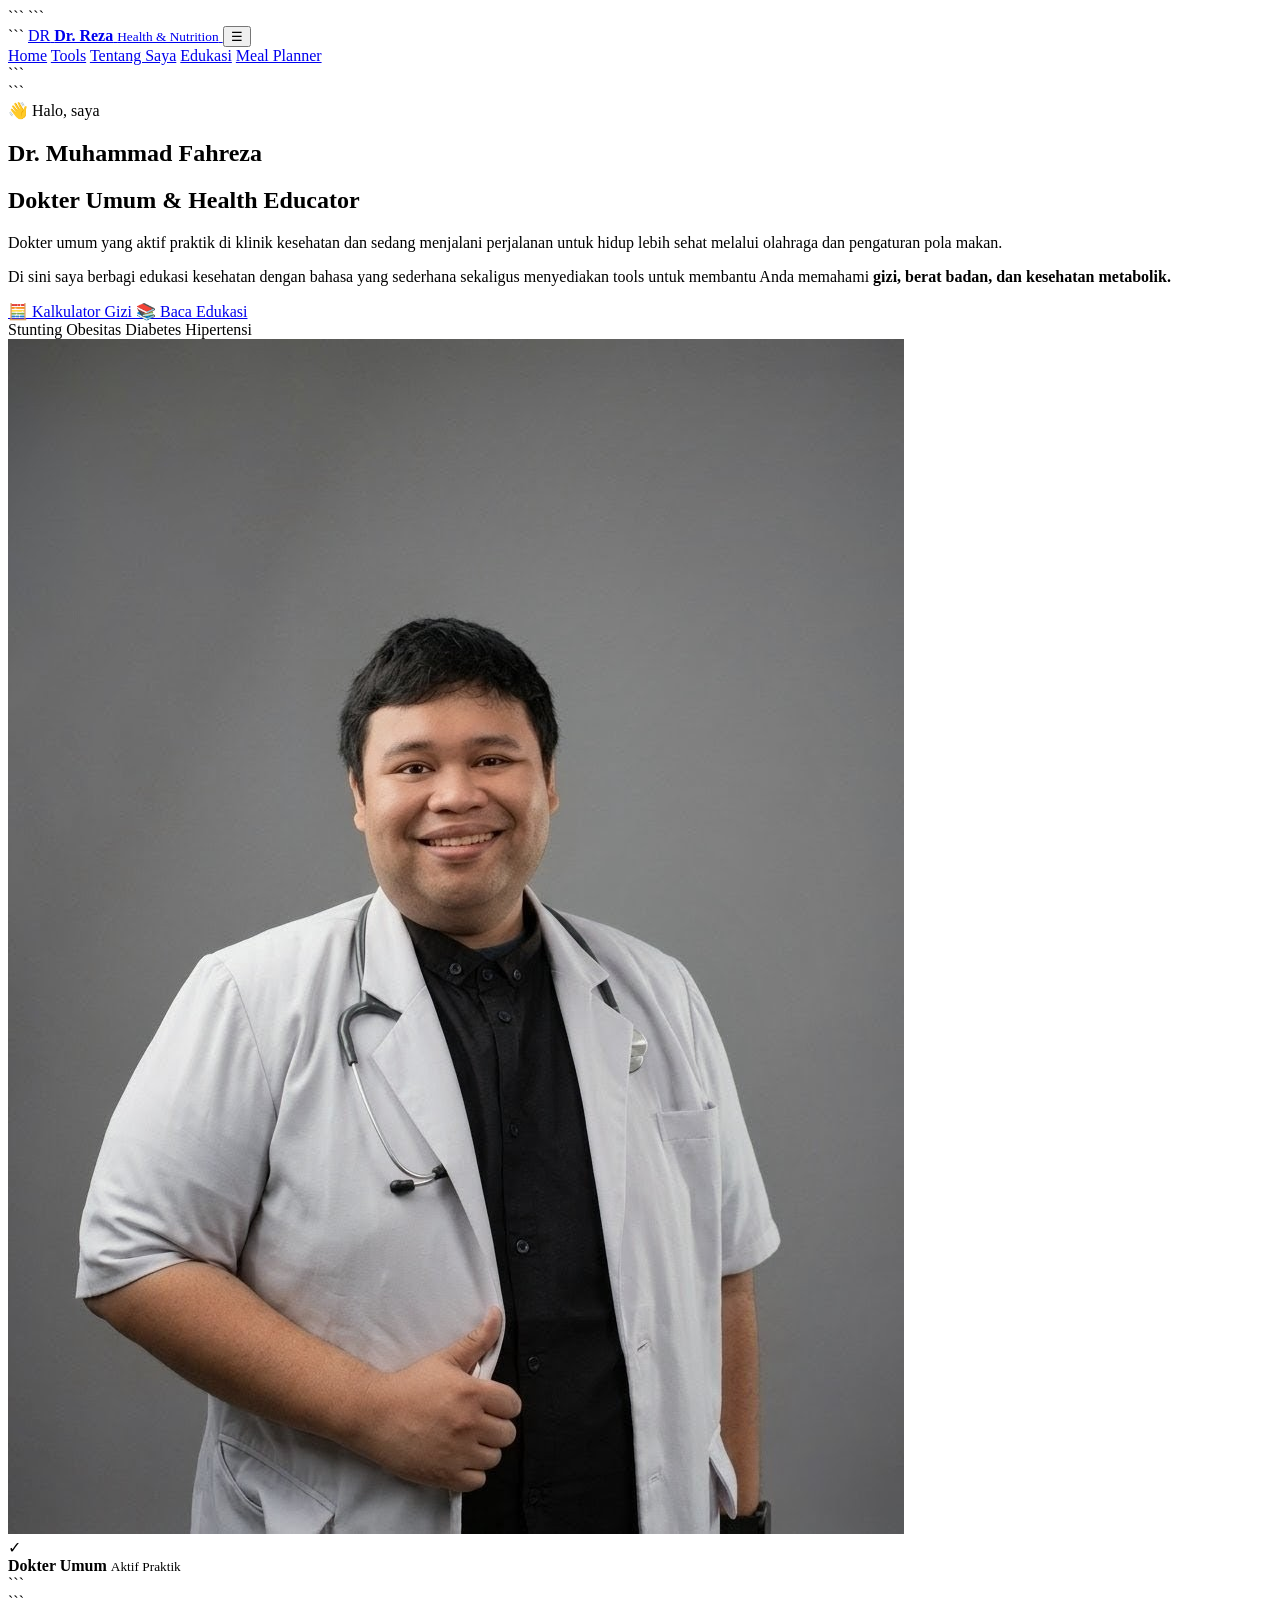
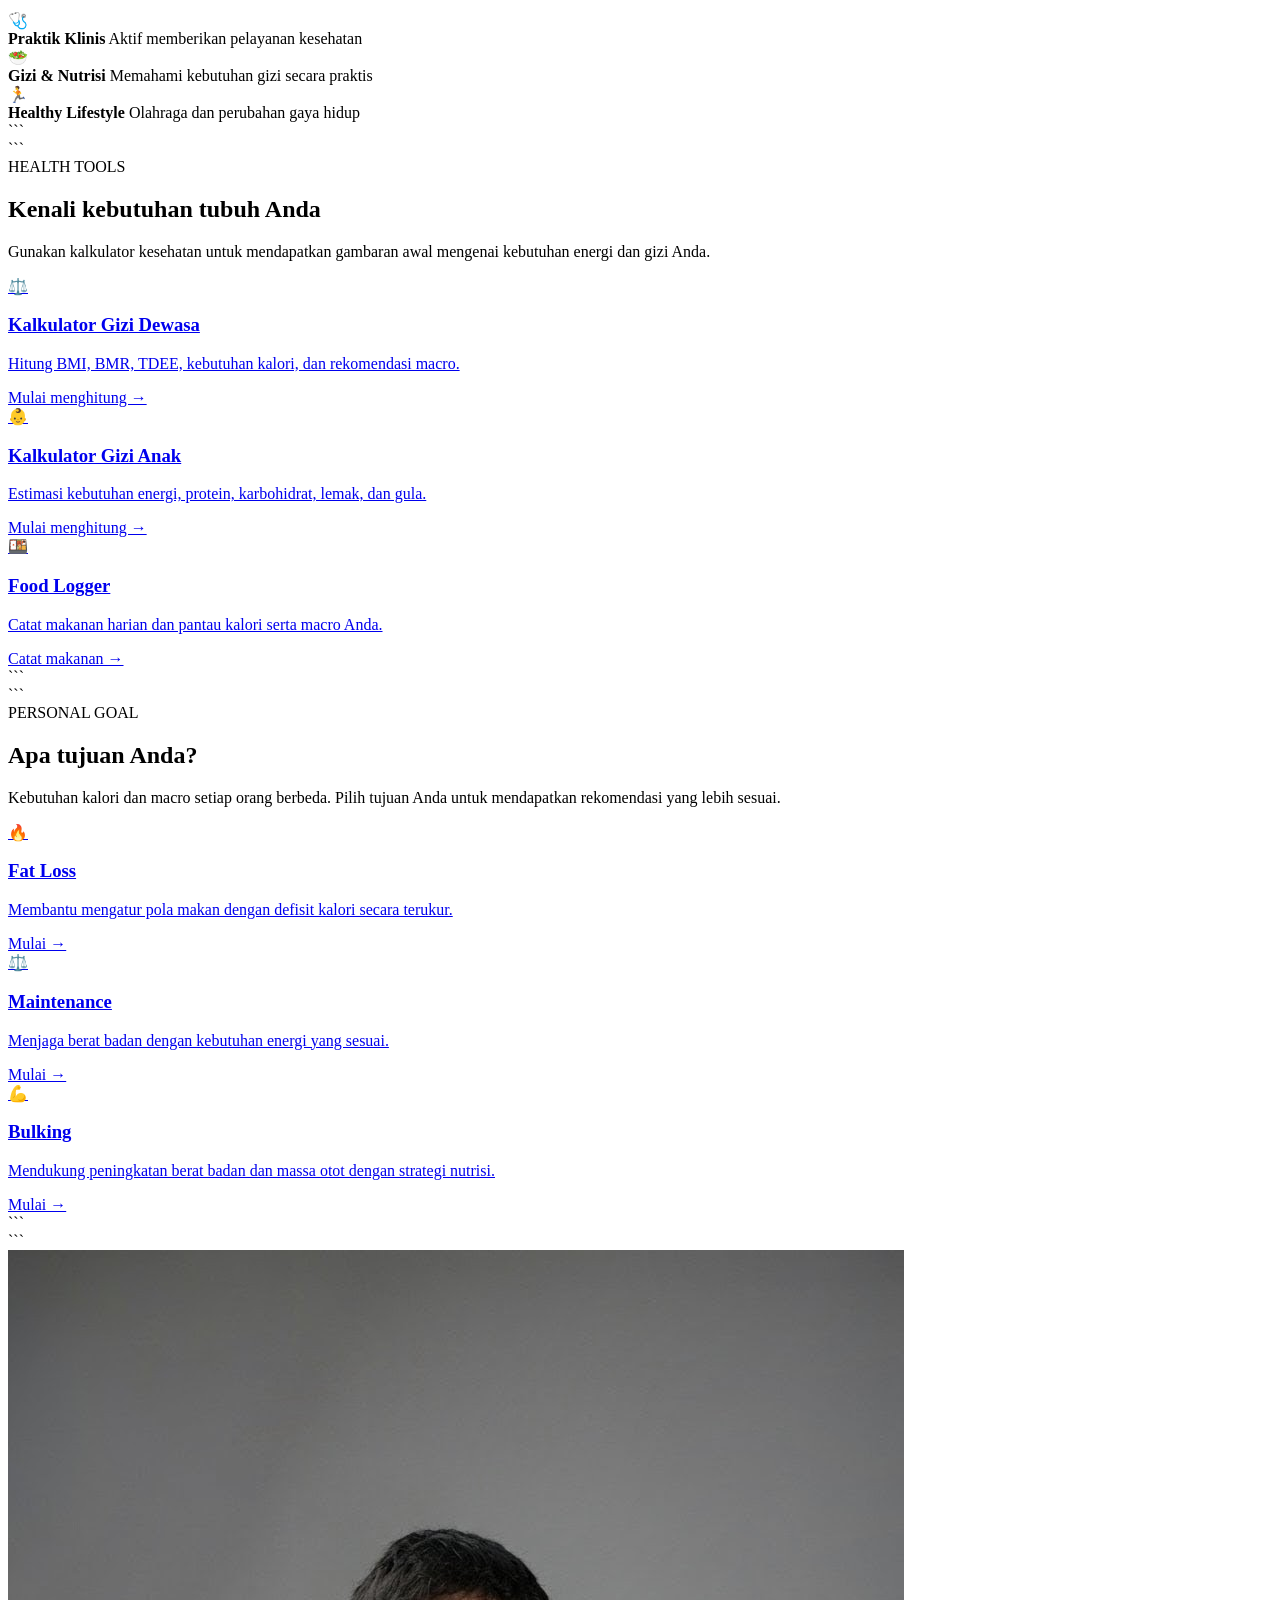
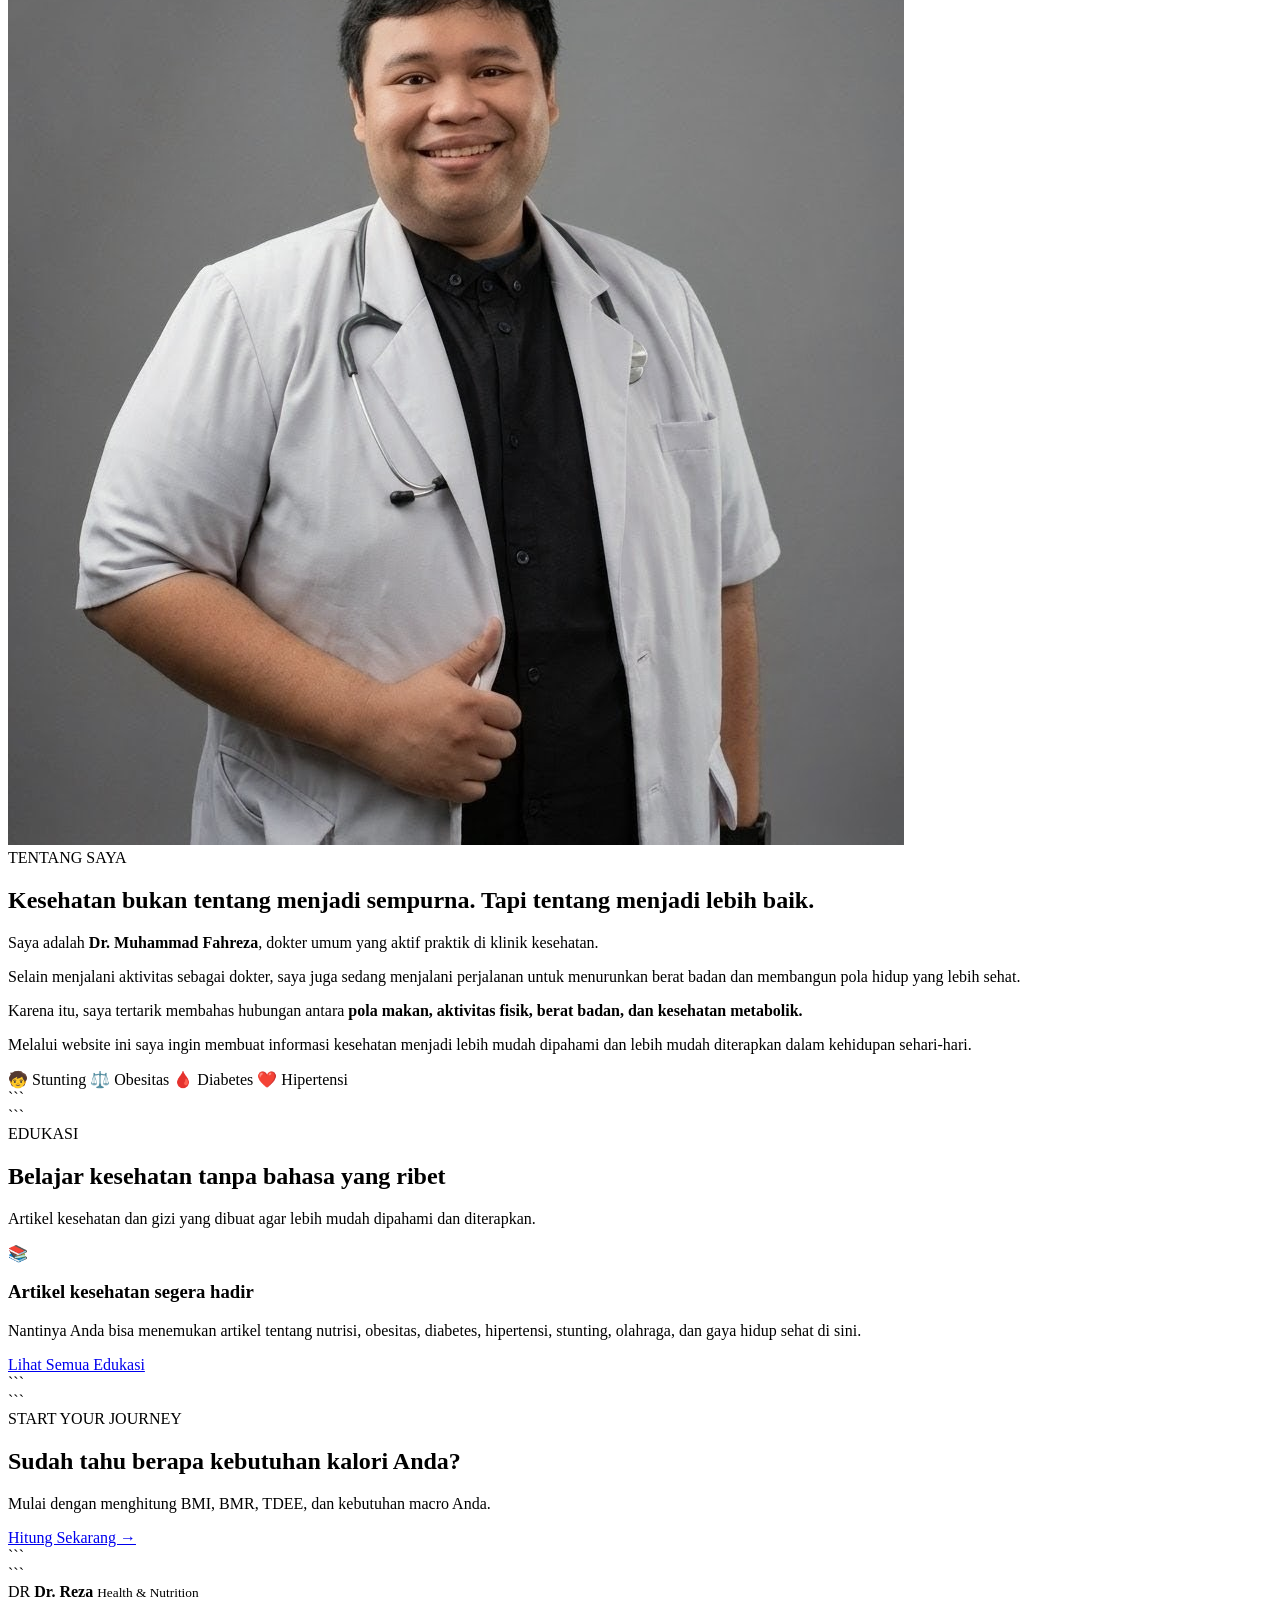
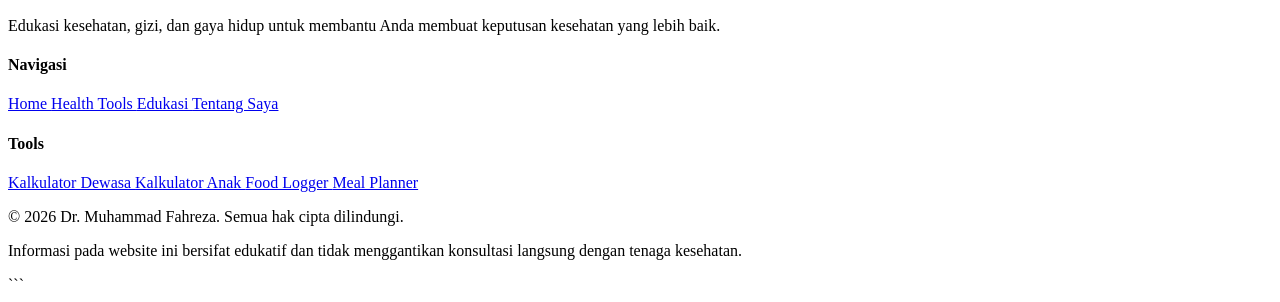
==== index.html @ 305b5b00 "Add index.html for Dr. Muhammad Fahreza's website This commit adds a new HTML file for the website o" ====
<!DOCTYPE html>

<html lang="id">
<head>
    <meta charset="UTF-8">

```
<meta name="viewport" content="width=device-width, initial-scale=1.0">

<meta name="description"
    content="Dr. Muhammad Fahreza - Dokter Umum yang berbagi edukasi kesehatan, gizi, olahraga, obesitas, diabetes, hipertensi, dan pencegahan stunting.">

<meta name="author" content="Dr. Muhammad Fahreza">

<title>Dr. Muhammad Fahreza | Dokter Umum & Edukasi Kesehatan</title>

<link rel="stylesheet" href="css/style.css">

<link rel="preconnect" href="https://fonts.googleapis.com">
<link rel="preconnect" href="https://fonts.gstatic.com" crossorigin>

<link href="https://fonts.googleapis.com/css2?family=Inter:wght@400;500;600;700;800&family=Manrope:wght@600;700;800&display=swap" rel="stylesheet">
```

</head>

<body>

<!-- ================= NAVBAR ================= -->

<header class="navbar">
    <div class="container nav-container">

```
    <a href="index.html" class="logo">
        <span class="logo-icon">DR</span>
        <span class="logo-text">
            <strong>Dr. Reza</strong>
            <small>Health & Nutrition</small>
        </span>
    </a>

    <button class="menu-toggle" id="menuToggle" aria-label="Buka menu">
        ☰
    </button>

    <nav class="nav-menu" id="navMenu">

        <a href="index.html" class="active">Home</a>

        <a href="#tools">Tools</a>

        <a href="#about">Tentang Saya</a>

        <a href="#education">Edukasi</a>

        <a href="#meal-plan">Meal Planner</a>

    </nav>

</div>
```

</header>

<!-- ================= HERO ================= -->

<main>

<section class="hero">

```
<div class="container hero-container">

    <div class="hero-content">

        <span class="eyebrow">
            👋 Halo, saya
        </span>

        <h1>
            Dr. Muhammad
            <span>Fahreza</span>
        </h1>

        <h2>
            Dokter Umum & Health Educator
        </h2>

        <p>
            Dokter umum yang aktif praktik di klinik kesehatan
            dan sedang menjalani perjalanan untuk hidup lebih sehat
            melalui olahraga dan pengaturan pola makan.
        </p>

        <p>
            Di sini saya berbagi edukasi kesehatan dengan bahasa
            yang sederhana sekaligus menyediakan tools untuk
            membantu Anda memahami <strong>gizi, berat badan,
            dan kesehatan metabolik.</strong>
        </p>

        <div class="hero-buttons">

            <a href="#tools" class="btn btn-primary">
                🧮 Kalkulator Gizi
            </a>

            <a href="#education" class="btn btn-secondary">
                📚 Baca Edukasi
            </a>

        </div>

        <div class="focus-tags">

            <span>Stunting</span>
            <span>Obesitas</span>
            <span>Diabetes</span>
            <span>Hipertensi</span>

        </div>

    </div>


    <div class="hero-image-wrapper">

        <div class="hero-decoration decoration-one"></div>
        <div class="hero-decoration decoration-two"></div>

        <div class="hero-image">

            <img
                src="images/foto-dr-reza.jpg"
                alt="Dr. Muhammad Fahreza"
            >

        </div>

        <div class="doctor-badge">

            <div class="badge-icon">
                ✓
            </div>

            <div>
                <strong>Dokter Umum</strong>
                <small>Aktif Praktik</small>
            </div>

        </div>

    </div>

</div>
```

</section>

<!-- ================= INTRO STATS ================= -->

<section class="quick-info">

```
<div class="container quick-info-grid">

    <div class="info-card">

        <div class="info-icon">🩺</div>

        <div>
            <strong>Praktik Klinis</strong>
            <span>Aktif memberikan pelayanan kesehatan</span>
        </div>

    </div>


    <div class="info-card">

        <div class="info-icon">🥗</div>

        <div>
            <strong>Gizi & Nutrisi</strong>
            <span>Memahami kebutuhan gizi secara praktis</span>
        </div>

    </div>


    <div class="info-card">

        <div class="info-icon">🏃</div>

        <div>
            <strong>Healthy Lifestyle</strong>
            <span>Olahraga dan perubahan gaya hidup</span>
        </div>

    </div>

</div>
```

</section>

<!-- ================= TOOLS ================= -->

<section class="tools-section section" id="tools">

```
<div class="container">

    <div class="section-heading">

        <span class="section-label">
            HEALTH TOOLS
        </span>

        <h2>
            Kenali kebutuhan tubuh Anda
        </h2>

        <p>
            Gunakan kalkulator kesehatan untuk mendapatkan
            gambaran awal mengenai kebutuhan energi dan gizi Anda.
        </p>

    </div>


    <div class="tools-grid">

        <a href="kalkulator-dewasa.html" class="tool-card">

            <div class="tool-icon">
                ⚖️
            </div>

            <div>

                <h3>
                    Kalkulator Gizi Dewasa
                </h3>

                <p>
                    Hitung BMI, BMR, TDEE, kebutuhan kalori,
                    dan rekomendasi macro.
                </p>

                <span class="tool-link">
                    Mulai menghitung →
                </span>

            </div>

        </a>


        <a href="kalkulator-anak.html" class="tool-card">

            <div class="tool-icon">
                👶
            </div>

            <div>

                <h3>
                    Kalkulator Gizi Anak
                </h3>

                <p>
                    Estimasi kebutuhan energi, protein,
                    karbohidrat, lemak, dan gula.
                </p>

                <span class="tool-link">
                    Mulai menghitung →
                </span>

            </div>

        </a>


        <a href="food-logger.html" class="tool-card">

            <div class="tool-icon">
                🍱
            </div>

            <div>

                <h3>
                    Food Logger
                </h3>

                <p>
                    Catat makanan harian dan pantau
                    kalori serta macro Anda.
                </p>

                <span class="tool-link">
                    Catat makanan →
                </span>

            </div>

        </a>

    </div>

</div>
```

</section>

<!-- ================= GOAL ================= -->

<section class="goal-section section" id="meal-plan">

```
<div class="container">

    <div class="section-heading">

        <span class="section-label">
            PERSONAL GOAL
        </span>

        <h2>
            Apa tujuan Anda?
        </h2>

        <p>
            Kebutuhan kalori dan macro setiap orang berbeda.
            Pilih tujuan Anda untuk mendapatkan rekomendasi yang lebih sesuai.
        </p>

    </div>


    <div class="goal-grid">

        <a href="meal-plan.html?goal=fatloss" class="goal-card">

            <div class="goal-icon">
                🔥
            </div>

            <h3>
                Fat Loss
            </h3>

            <p>
                Membantu mengatur pola makan dengan
                defisit kalori secara terukur.
            </p>

            <span>
                Mulai →
            </span>

        </a>


        <a href="meal-plan.html?goal=maintenance" class="goal-card">

            <div class="goal-icon">
                ⚖️
            </div>

            <h3>
                Maintenance
            </h3>

            <p>
                Menjaga berat badan dengan kebutuhan
                energi yang sesuai.
            </p>

            <span>
                Mulai →
            </span>

        </a>


        <a href="meal-plan.html?goal=bulking" class="goal-card">

            <div class="goal-icon">
                💪
            </div>

            <h3>
                Bulking
            </h3>

            <p>
                Mendukung peningkatan berat badan dan
                massa otot dengan strategi nutrisi.
            </p>

            <span>
                Mulai →
            </span>

        </a>

    </div>

</div>
```

</section>

<!-- ================= ABOUT ================= -->

<section class="about-section section" id="about">

```
<div class="container about-container">

    <div class="about-image">

        <img
            src="images/foto-dr-reza.jpg"
            alt="Dr. Muhammad Fahreza"
        >

    </div>


    <div class="about-content">

        <span class="section-label">
            TENTANG SAYA
        </span>

        <h2>
            Kesehatan bukan tentang menjadi sempurna.
            Tapi tentang menjadi lebih baik.
        </h2>

        <p>
            Saya adalah <strong>Dr. Muhammad Fahreza</strong>,
            dokter umum yang aktif praktik di klinik kesehatan.
        </p>

        <p>
            Selain menjalani aktivitas sebagai dokter, saya juga
            sedang menjalani perjalanan untuk menurunkan berat badan
            dan membangun pola hidup yang lebih sehat.
        </p>

        <p>
            Karena itu, saya tertarik membahas hubungan antara
            <strong>pola makan, aktivitas fisik, berat badan,
            dan kesehatan metabolik.</strong>
        </p>

        <p>
            Melalui website ini saya ingin membuat informasi kesehatan
            menjadi lebih mudah dipahami dan lebih mudah diterapkan
            dalam kehidupan sehari-hari.
        </p>

        <div class="about-focus">

            <span>🧒 Stunting</span>
            <span>⚖️ Obesitas</span>
            <span>🩸 Diabetes</span>
            <span>❤️ Hipertensi</span>

        </div>

    </div>

</div>
```

</section>

<!-- ================= EDUCATION ================= -->

<section class="education-section section" id="education">

```
<div class="container">

    <div class="section-heading">

        <span class="section-label">
            EDUKASI
        </span>

        <h2>
            Belajar kesehatan tanpa bahasa yang ribet
        </h2>

        <p>
            Artikel kesehatan dan gizi yang dibuat agar
            lebih mudah dipahami dan diterapkan.
        </p>

    </div>


    <div class="article-placeholder">

        <div class="placeholder-icon">
            📚
        </div>

        <h3>
            Artikel kesehatan segera hadir
        </h3>

        <p>
            Nantinya Anda bisa menemukan artikel tentang
            nutrisi, obesitas, diabetes, hipertensi,
            stunting, olahraga, dan gaya hidup sehat di sini.
        </p>

        <a href="artikel.html" class="btn btn-secondary">
            Lihat Semua Edukasi
        </a>

    </div>

</div>
```

</section>

<!-- ================= CTA ================= -->

<section class="cta-section">

```
<div class="container cta-container">

    <div>

        <span class="section-label">
            START YOUR JOURNEY
        </span>

        <h2>
            Sudah tahu berapa kebutuhan kalori Anda?
        </h2>

        <p>
            Mulai dengan menghitung BMI, BMR, TDEE,
            dan kebutuhan macro Anda.
        </p>

    </div>

    <a href="kalkulator-dewasa.html" class="btn btn-light">
        Hitung Sekarang →
    </a>

</div>
```

</section>

</main>

<!-- ================= FOOTER ================= -->

<footer class="footer">

```
<div class="container footer-container">

    <div class="footer-brand">

        <div class="logo footer-logo">

            <span class="logo-icon">
                DR
            </span>

            <span class="logo-text">

                <strong>
                    Dr. Reza
                </strong>

                <small>
                    Health & Nutrition
                </small>

            </span>

        </div>

        <p>
            Edukasi kesehatan, gizi, dan gaya hidup
            untuk membantu Anda membuat keputusan
            kesehatan yang lebih baik.
        </p>

    </div>


    <div class="footer-links">

        <h4>
            Navigasi
        </h4>

        <a href="index.html">
            Home
        </a>

        <a href="#tools">
            Health Tools
        </a>

        <a href="#education">
            Edukasi
        </a>

        <a href="#about">
            Tentang Saya
        </a>

    </div>


    <div class="footer-links">

        <h4>
            Tools
        </h4>

        <a href="kalkulator-dewasa.html">
            Kalkulator Dewasa
        </a>

        <a href="kalkulator-anak.html">
            Kalkulator Anak
        </a>

        <a href="food-logger.html">
            Food Logger
        </a>

        <a href="meal-plan.html">
            Meal Planner
        </a>

    </div>

</div>


<div class="footer-bottom">

    <div class="container">

        <p>
            © 2026 Dr. Muhammad Fahreza.
            Semua hak cipta dilindungi.
        </p>

        <p class="disclaimer">
            Informasi pada website ini bersifat edukatif
            dan tidak menggantikan konsultasi langsung
            dengan tenaga kesehatan.
        </p>

    </div>

</div>
```

</footer>

<script src="js/script.js"></script>

</body>
</html>
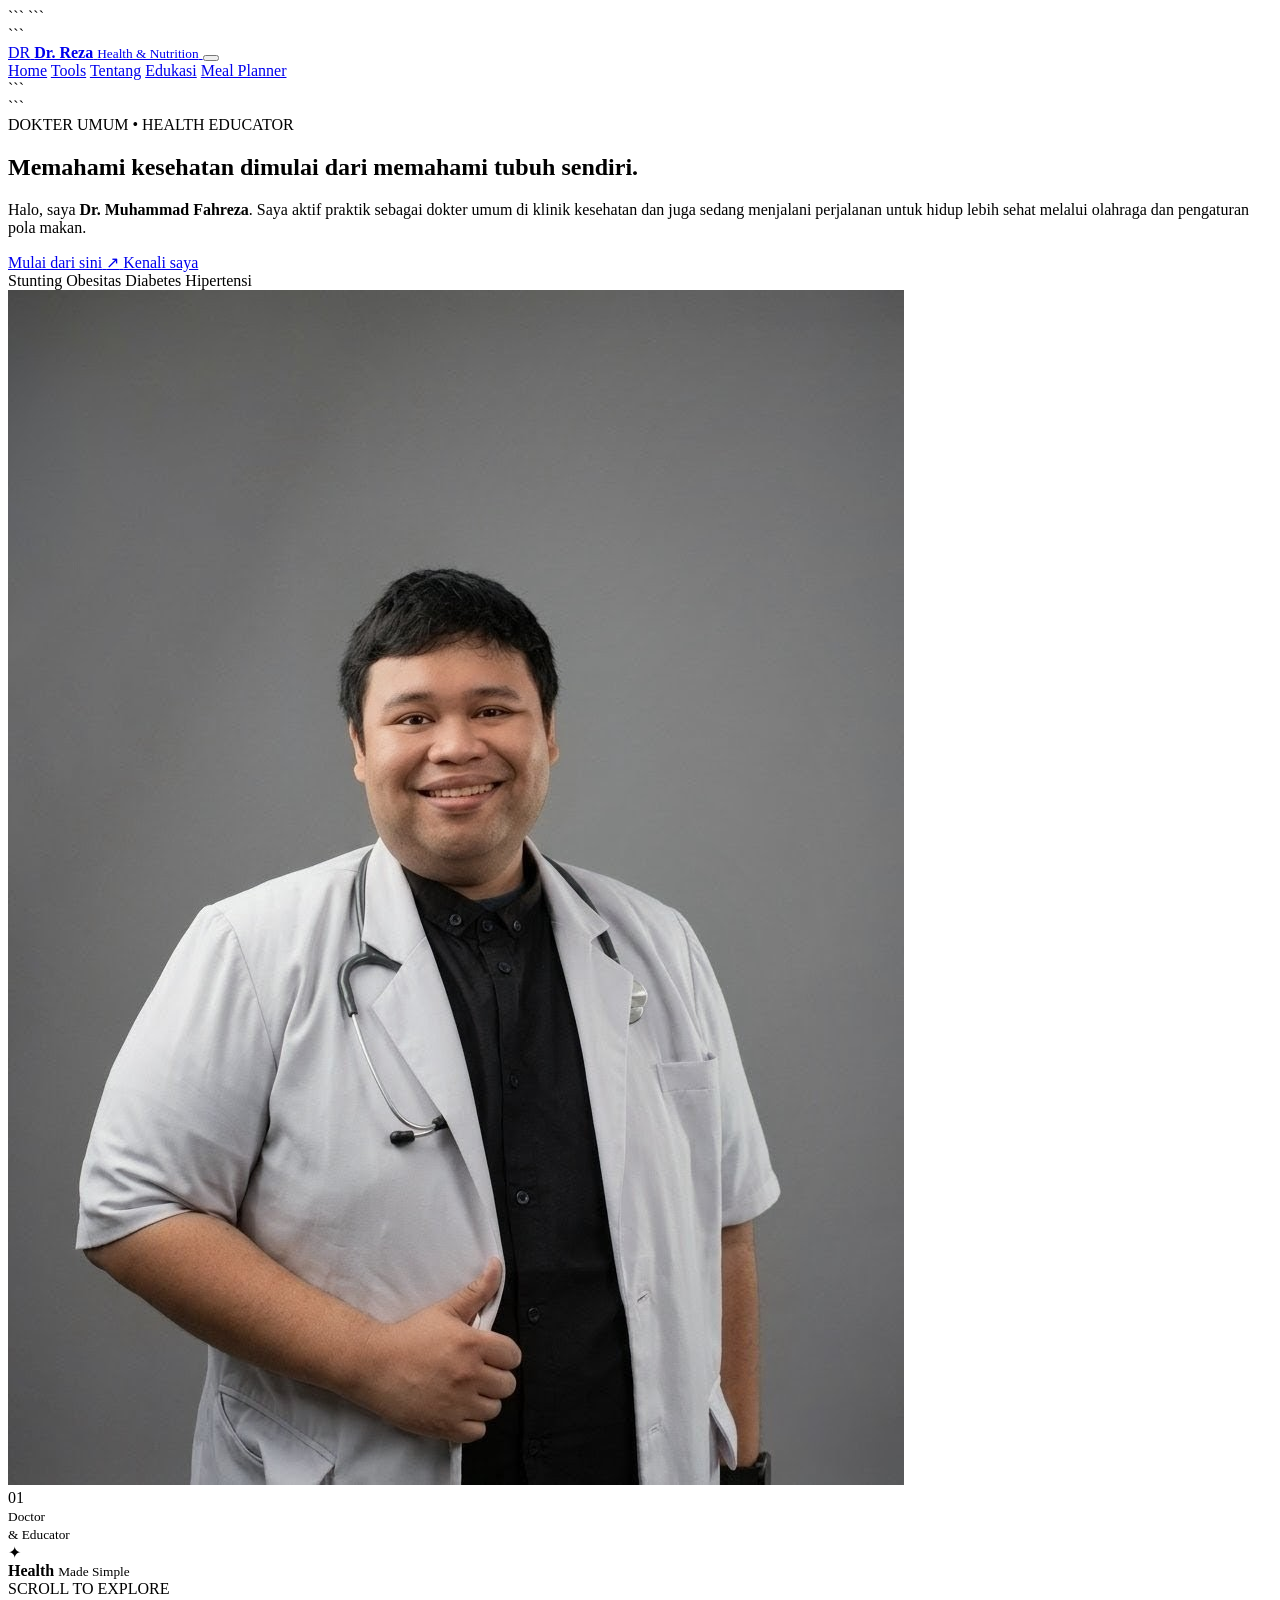
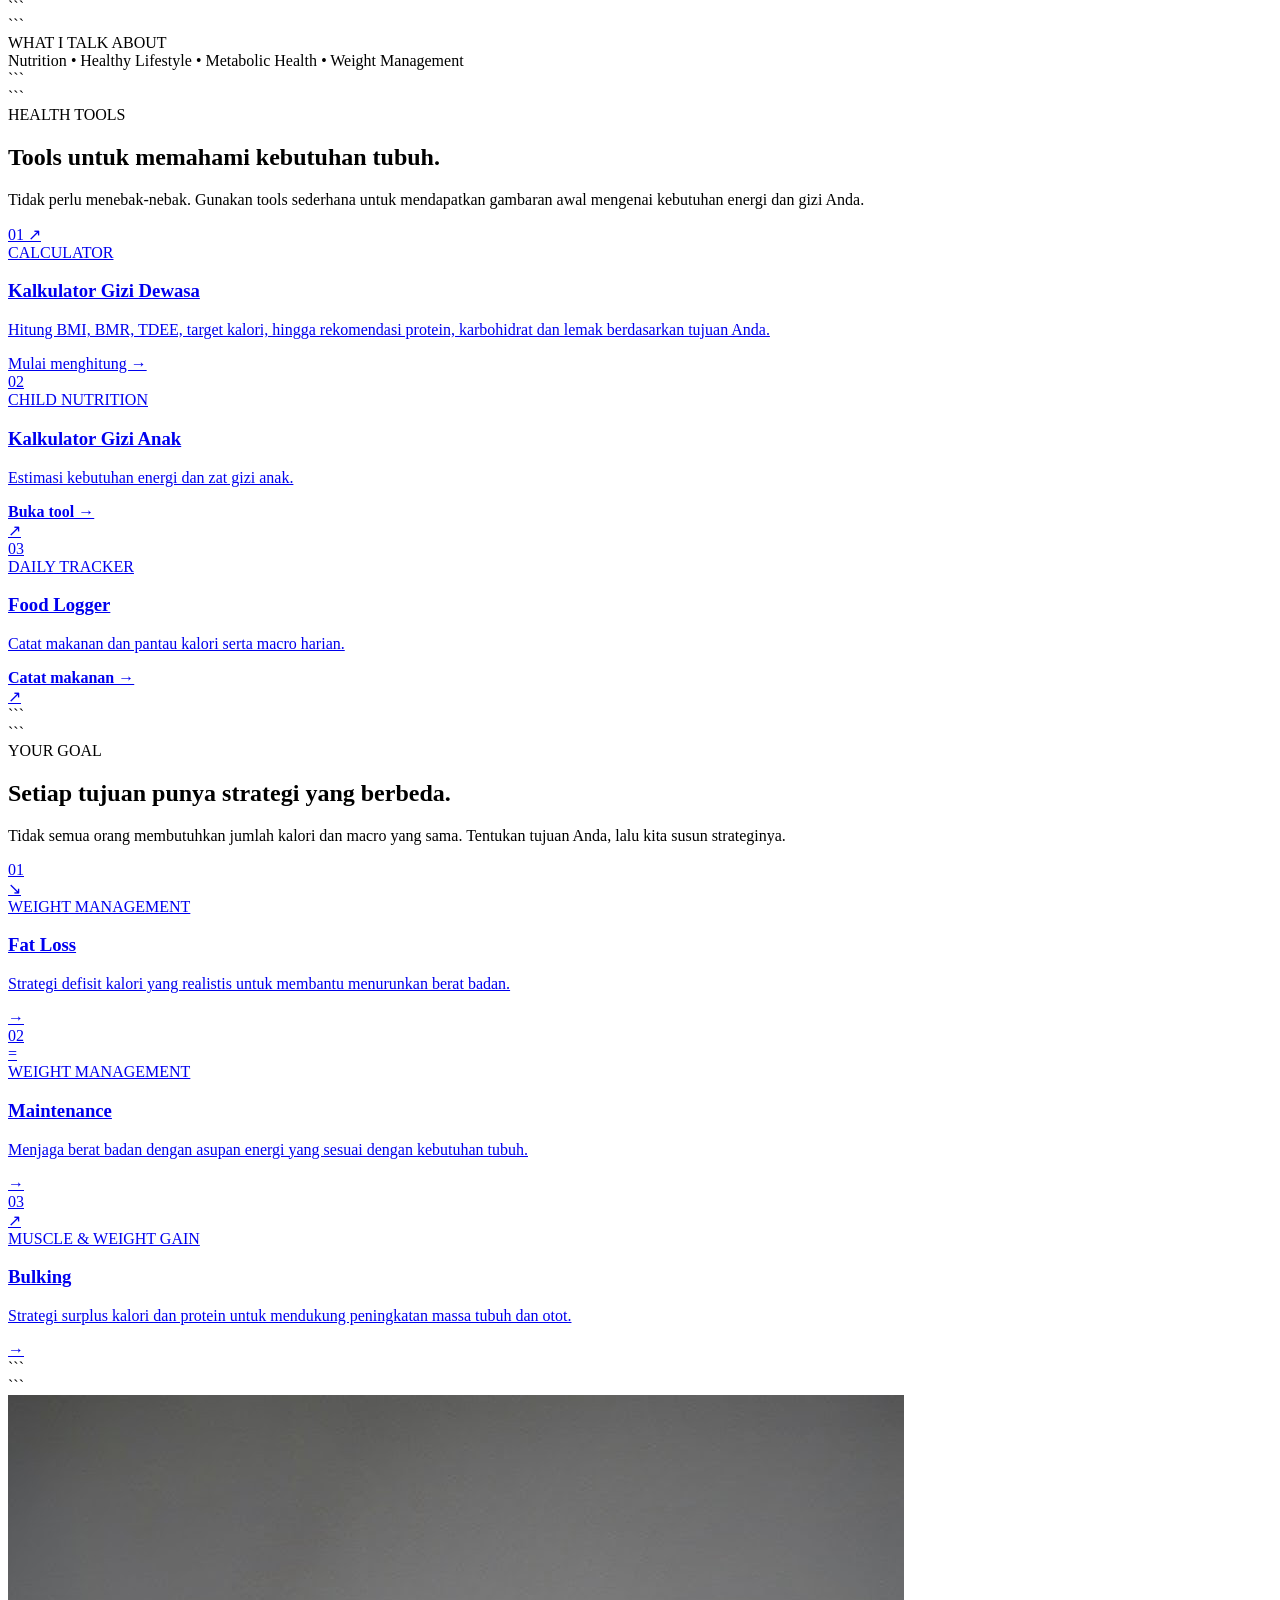
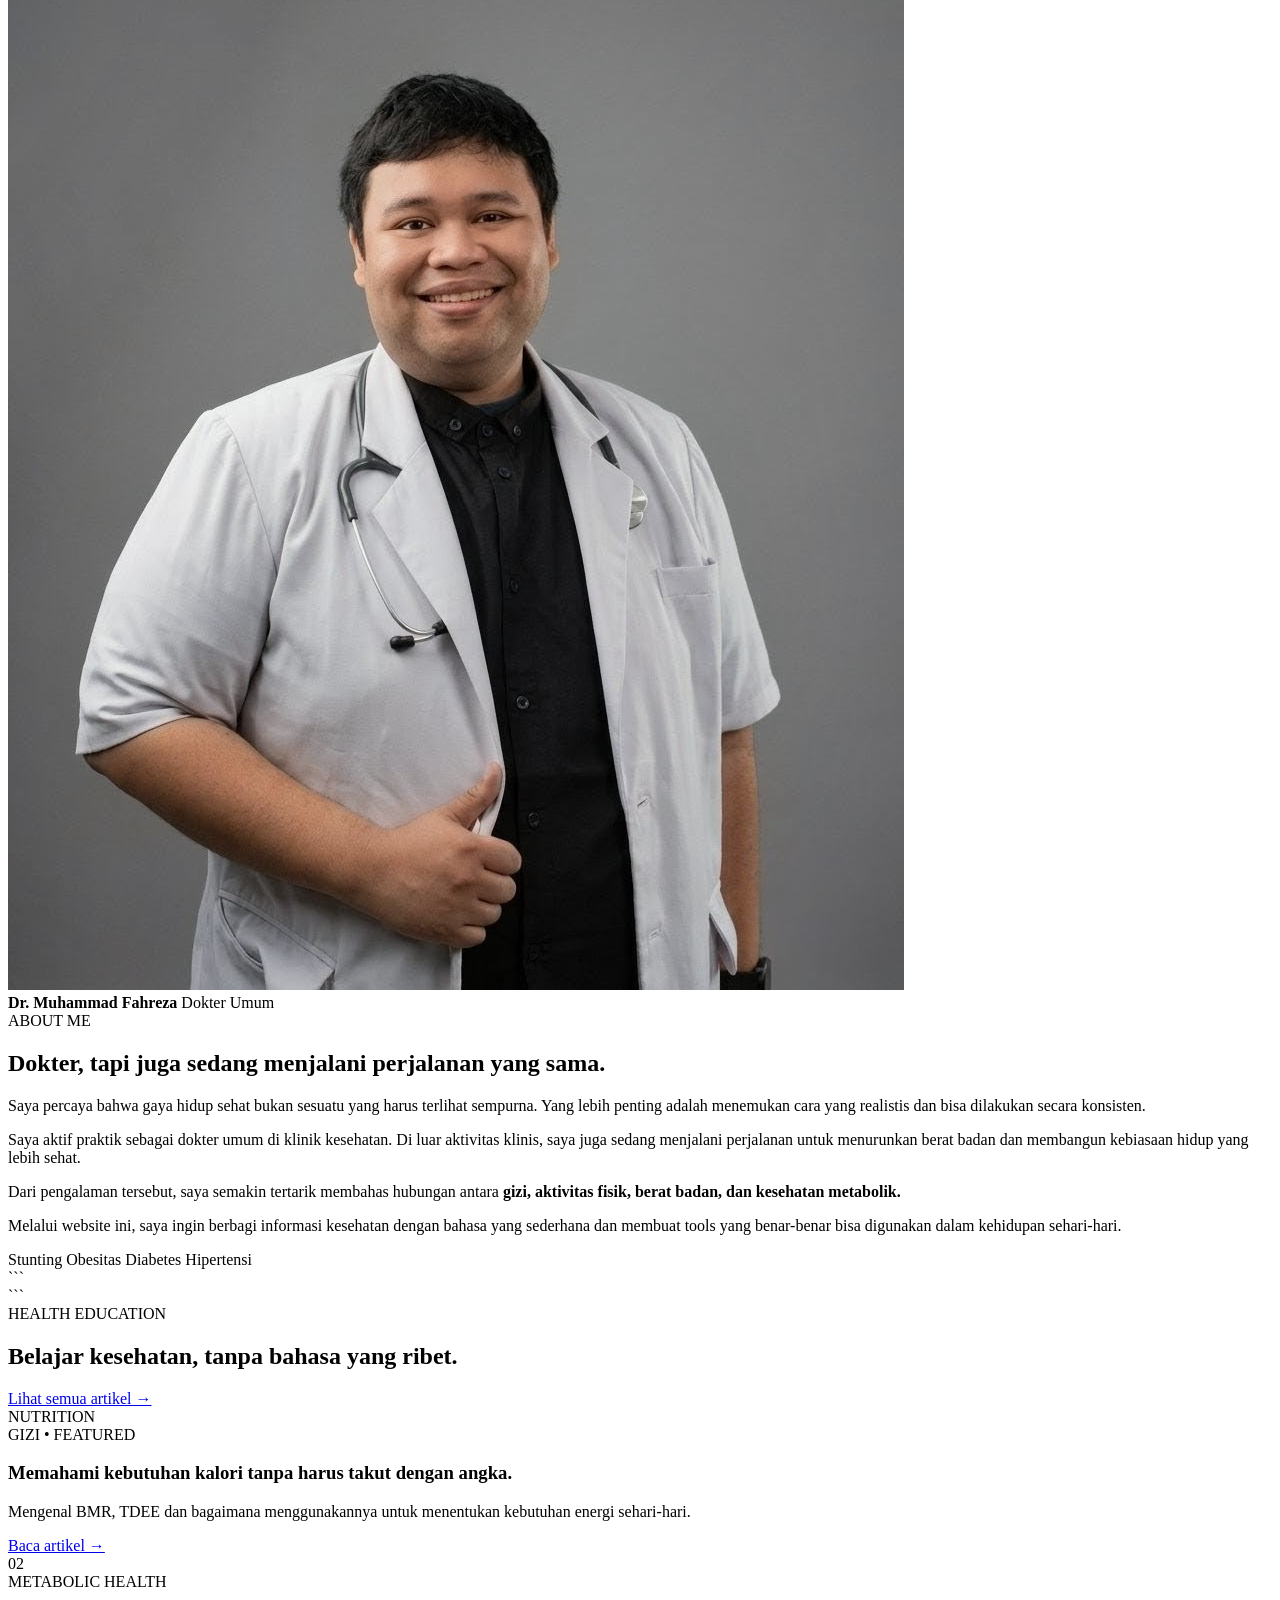
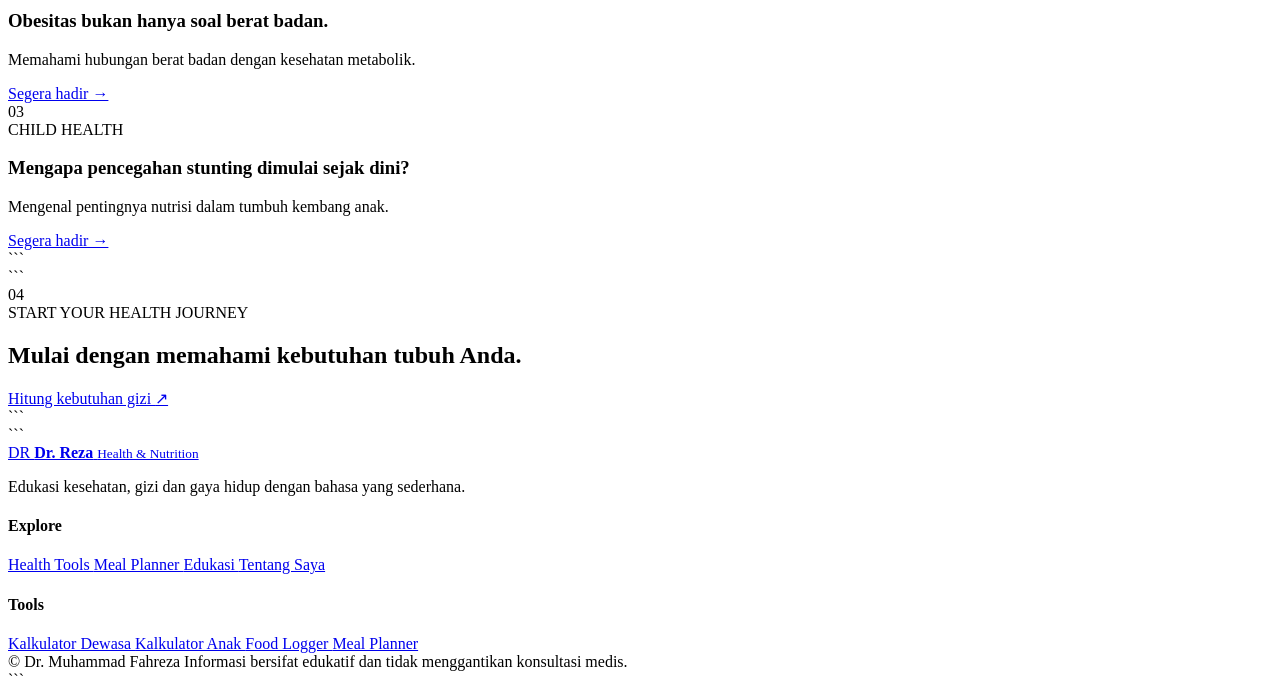
==== commit 5033eed7: "Refactor index.html for improved structure and content Updated the HTML structure and content, inclu" ====
--- a/index.html
+++ b/index.html
@@ -3,54 +3,66 @@
 <html lang="id">
 <head>
     <meta charset="UTF-8">
-
-```
-<meta name="viewport" content="width=device-width, initial-scale=1.0">
-
-<meta name="description"
-    content="Dr. Muhammad Fahreza - Dokter Umum yang berbagi edukasi kesehatan, gizi, olahraga, obesitas, diabetes, hipertensi, dan pencegahan stunting.">
-
+    <meta name="viewport" content="width=device-width, initial-scale=1.0">
+
+```
+<meta name="description" content="Dr. Muhammad Fahreza - Dokter Umum yang berbagi edukasi kesehatan, gizi, olahraga, obesitas, diabetes, hipertensi, dan pencegahan stunting.">
 <meta name="author" content="Dr. Muhammad Fahreza">
 
-<title>Dr. Muhammad Fahreza | Dokter Umum & Edukasi Kesehatan</title>
-
-<link rel="stylesheet" href="css/style.css">
+<title>Dr. Muhammad Fahreza — Dokter Umum & Health Educator</title>
 
 <link rel="preconnect" href="https://fonts.googleapis.com">
 <link rel="preconnect" href="https://fonts.gstatic.com" crossorigin>
 
-<link href="https://fonts.googleapis.com/css2?family=Inter:wght@400;500;600;700;800&family=Manrope:wght@600;700;800&display=swap" rel="stylesheet">
+<link href="https://fonts.googleapis.com/css2?family=DM+Sans:wght@400;500;600;700&family=Manrope:wght@500;600;700;800&display=swap" rel="stylesheet">
+
+<link rel="stylesheet" href="css/style.css">
 ```
 
 </head>
 
 <body>
 
-<!-- ================= NAVBAR ================= -->
-
-<header class="navbar">
-    <div class="container nav-container">
-
-```
-    <a href="index.html" class="logo">
-        <span class="logo-icon">DR</span>
-        <span class="logo-text">
+<!-- =====================================================
+     NAVBAR
+===================================================== -->
+
+<header class="site-header">
+
+```
+<div class="nav-container">
+
+    <a href="index.html" class="brand">
+
+        <span class="brand-mark">DR</span>
+
+        <span class="brand-name">
             <strong>Dr. Reza</strong>
             <small>Health & Nutrition</small>
         </span>
+
     </a>
 
-    <button class="menu-toggle" id="menuToggle" aria-label="Buka menu">
-        ☰
+
+    <button
+        class="mobile-menu-button"
+        id="mobileMenuButton"
+        aria-label="Buka menu"
+        aria-expanded="false"
+    >
+        <span></span>
+        <span></span>
+        <span></span>
     </button>
 
-    <nav class="nav-menu" id="navMenu">
-
-        <a href="index.html" class="active">Home</a>
+
+    <nav class="main-nav" id="mainNav">
+
+        <a href="#home" class="active">Home</a>
 
         <a href="#tools">Tools</a>
 
-        <a href="#about">Tentang Saya</a>
+        <a href="#about">Tentang</a>
 
         <a href="#education">Edukasi</a>
 
@@ -63,56 +75,71 @@
 
 </header>
 
-<!-- ================= HERO ================= -->
-
 <main>
 
-<section class="hero">
-
-```
-<div class="container hero-container">
-
-    <div class="hero-content">
-
-        <span class="eyebrow">
-            👋 Halo, saya
-        </span>
+<!-- =====================================================
+     HERO
+===================================================== -->
+
+<section class="hero" id="home">
+
+```
+<div class="hero-background-shape"></div>
+
+<div class="hero-container">
+
+    <div class="hero-copy">
+
+        <div class="eyebrow">
+
+            <span class="eyebrow-dot"></span>
+
+            DOKTER UMUM • HEALTH EDUCATOR
+
+        </div>
+
 
         <h1>
-            Dr. Muhammad
-            <span>Fahreza</span>
+
+            Memahami kesehatan
+            <span>dimulai dari memahami</span>
+            tubuh sendiri.
+
         </h1>
 
-        <h2>
-            Dokter Umum & Health Educator
-        </h2>
-
-        <p>
-            Dokter umum yang aktif praktik di klinik kesehatan
-            dan sedang menjalani perjalanan untuk hidup lebih sehat
-            melalui olahraga dan pengaturan pola makan.
+
+        <p class="hero-description">
+
+            Halo, saya <strong>Dr. Muhammad Fahreza</strong>.
+            Saya aktif praktik sebagai dokter umum di klinik
+            kesehatan dan juga sedang menjalani perjalanan
+            untuk hidup lebih sehat melalui olahraga dan
+            pengaturan pola makan.
+
         </p>
 
-        <p>
-            Di sini saya berbagi edukasi kesehatan dengan bahasa
-            yang sederhana sekaligus menyediakan tools untuk
-            membantu Anda memahami <strong>gizi, berat badan,
-            dan kesehatan metabolik.</strong>
-        </p>
-
-        <div class="hero-buttons">
-
-            <a href="#tools" class="btn btn-primary">
-                🧮 Kalkulator Gizi
+
+        <div class="hero-actions">
+
+            <a href="#tools" class="button button-primary">
+
+                <span>Mulai dari sini</span>
+
+                <span class="button-arrow">↗</span>
+
             </a>
 
-            <a href="#education" class="btn btn-secondary">
-                📚 Baca Edukasi
+
+            <a href="#about" class="button button-ghost">
+
+                Kenali saya
+
             </a>
 
         </div>
 
-        <div class="focus-tags">
+
+        <div class="hero-focus">
 
             <span>Stunting</span>
             <span>Obesitas</span>
@@ -124,12 +151,11 @@
     </div>
 
 
-    <div class="hero-image-wrapper">
-
-        <div class="hero-decoration decoration-one"></div>
-        <div class="hero-decoration decoration-two"></div>
-
-        <div class="hero-image">
+    <div class="hero-visual">
+
+        <div class="image-backdrop"></div>
+
+        <div class="image-frame">
 
             <img
                 src="images/foto-dr-reza.jpg"
@@ -138,118 +164,154 @@
 
         </div>
 
-        <div class="doctor-badge">
-
-            <div class="badge-icon">
-                ✓
-            </div>
+
+        <div class="image-number">
+
+            <span>01</span>
+
+            <div></div>
+
+            <small>
+                Doctor<br>
+                & Educator
+            </small>
+
+        </div>
+
+
+        <div class="experience-card">
+
+            <span class="experience-icon">✦</span>
 
             <div>
-                <strong>Dokter Umum</strong>
-                <small>Aktif Praktik</small>
-            </div>
-
-        </div>
-
-    </div>
+                <strong>Health</strong>
+                <small>Made Simple</small>
+            </div>
+
+        </div>
+
+    </div>
+
+</div>
+
+
+<div class="hero-scroll">
+
+    <span></span>
+
+    SCROLL TO EXPLORE
 
 </div>
 ```
 
 </section>
 
-<!-- ================= INTRO STATS ================= -->
-
-<section class="quick-info">
-
-```
-<div class="container quick-info-grid">
-
-    <div class="info-card">
-
-        <div class="info-icon">🩺</div>
+<!-- =====================================================
+     INTRO STRIP
+===================================================== -->
+
+<section class="intro-strip">
+
+```
+<div class="intro-inner">
+
+    <div class="intro-label">
+
+        WHAT I TALK ABOUT
+
+    </div>
+
+
+    <div class="intro-items">
+
+        <span>Nutrition</span>
+        <i>•</i>
+
+        <span>Healthy Lifestyle</span>
+        <i>•</i>
+
+        <span>Metabolic Health</span>
+        <i>•</i>
+
+        <span>Weight Management</span>
+
+    </div>
+
+</div>
+```
+
+</section>
+
+<!-- =====================================================
+     TOOLS
+===================================================== -->
+
+<section class="tools-section section" id="tools">
+
+```
+<div class="section-container">
+
+    <div class="section-top">
 
         <div>
-            <strong>Praktik Klinis</strong>
-            <span>Aktif memberikan pelayanan kesehatan</span>
-        </div>
-
-    </div>
-
-
-    <div class="info-card">
-
-        <div class="info-icon">🥗</div>
-
-        <div>
-            <strong>Gizi & Nutrisi</strong>
-            <span>Memahami kebutuhan gizi secara praktis</span>
-        </div>
-
-    </div>
-
-
-    <div class="info-card">
-
-        <div class="info-icon">🏃</div>
-
-        <div>
-            <strong>Healthy Lifestyle</strong>
-            <span>Olahraga dan perubahan gaya hidup</span>
-        </div>
-
-    </div>
-
-</div>
-```
-
-</section>
-
-<!-- ================= TOOLS ================= -->
-
-<section class="tools-section section" id="tools">
-
-```
-<div class="container">
-
-    <div class="section-heading">
-
-        <span class="section-label">
-            HEALTH TOOLS
-        </span>
-
-        <h2>
-            Kenali kebutuhan tubuh Anda
-        </h2>
+
+            <span class="section-kicker">
+                HEALTH TOOLS
+            </span>
+
+            <h2>
+                Tools untuk memahami
+                <span>kebutuhan tubuh.</span>
+            </h2>
+
+        </div>
+
 
         <p>
-            Gunakan kalkulator kesehatan untuk mendapatkan
-            gambaran awal mengenai kebutuhan energi dan gizi Anda.
+            Tidak perlu menebak-nebak. Gunakan tools sederhana
+            untuk mendapatkan gambaran awal mengenai kebutuhan
+            energi dan gizi Anda.
         </p>
 
     </div>
 
 
-    <div class="tools-grid">
-
-        <a href="kalkulator-dewasa.html" class="tool-card">
-
-            <div class="tool-icon">
-                ⚖️
-            </div>
-
-            <div>
+    <div class="tools-layout">
+
+        <!-- FEATURED TOOL -->
+
+        <a href="kalkulator-dewasa.html" class="tool-feature">
+
+            <div class="tool-feature-top">
+
+                <span class="tool-number">
+                    01
+                </span>
+
+                <span class="tool-icon-large">
+                    ↗
+                </span>
+
+            </div>
+
+
+            <div class="tool-feature-content">
+
+                <span class="tool-category">
+                    CALCULATOR
+                </span>
 
                 <h3>
                     Kalkulator Gizi Dewasa
                 </h3>
 
                 <p>
-                    Hitung BMI, BMR, TDEE, kebutuhan kalori,
-                    dan rekomendasi macro.
+                    Hitung BMI, BMR, TDEE, target kalori,
+                    hingga rekomendasi protein, karbohidrat
+                    dan lemak berdasarkan tujuan Anda.
                 </p>
 
-                <span class="tool-link">
+                <span class="tool-cta">
                     Mulai menghitung →
                 </span>
 
@@ -258,56 +320,481 @@
         </a>
 
 
-        <a href="kalkulator-anak.html" class="tool-card">
-
-            <div class="tool-icon">
-                👶
-            </div>
-
-            <div>
+        <div class="tool-side">
+
+            <a href="kalkulator-anak.html" class="tool-small">
+
+                <div class="tool-small-number">
+                    02
+                </div>
+
+                <div class="tool-small-content">
+
+                    <span>
+                        CHILD NUTRITION
+                    </span>
+
+                    <h3>
+                        Kalkulator Gizi Anak
+                    </h3>
+
+                    <p>
+                        Estimasi kebutuhan energi dan
+                        zat gizi anak.
+                    </p>
+
+                    <strong>
+                        Buka tool →
+                    </strong>
+
+                </div>
+
+                <div class="tool-small-arrow">
+                    ↗
+                </div>
+
+            </a>
+
+
+            <a href="food-logger.html" class="tool-small">
+
+                <div class="tool-small-number">
+                    03
+                </div>
+
+                <div class="tool-small-content">
+
+                    <span>
+                        DAILY TRACKER
+                    </span>
+
+                    <h3>
+                        Food Logger
+                    </h3>
+
+                    <p>
+                        Catat makanan dan pantau
+                        kalori serta macro harian.
+                    </p>
+
+                    <strong>
+                        Catat makanan →
+                    </strong>
+
+                </div>
+
+                <div class="tool-small-arrow">
+                    ↗
+                </div>
+
+            </a>
+
+        </div>
+
+    </div>
+
+</div>
+```
+
+</section>
+
+<!-- =====================================================
+     PERSONAL GOALS
+===================================================== -->
+
+<section class="goals-section section" id="meal-plan">
+
+```
+<div class="section-container">
+
+    <div class="goals-heading">
+
+        <span class="section-kicker">
+            YOUR GOAL
+        </span>
+
+        <h2>
+            Setiap tujuan punya
+            <span>strategi yang berbeda.</span>
+        </h2>
+
+        <p>
+            Tidak semua orang membutuhkan jumlah kalori
+            dan macro yang sama. Tentukan tujuan Anda,
+            lalu kita susun strateginya.
+        </p>
+
+    </div>
+
+
+    <div class="goal-list">
+
+
+        <a href="meal-plan.html?goal=fatloss" class="goal-item">
+
+            <div class="goal-index">
+                01
+            </div>
+
+            <div class="goal-main">
+
+                <div class="goal-symbol">
+                    ↘
+                </div>
+
+                <div>
+
+                    <span>
+                        WEIGHT MANAGEMENT
+                    </span>
+
+                    <h3>
+                        Fat Loss
+                    </h3>
+
+                </div>
+
+            </div>
+
+            <p>
+                Strategi defisit kalori yang realistis
+                untuk membantu menurunkan berat badan.
+            </p>
+
+            <span class="goal-arrow">
+                →
+            </span>
+
+        </a>
+
+
+        <a href="meal-plan.html?goal=maintenance" class="goal-item">
+
+            <div class="goal-index">
+                02
+            </div>
+
+            <div class="goal-main">
+
+                <div class="goal-symbol">
+                    =
+                </div>
+
+                <div>
+
+                    <span>
+                        WEIGHT MANAGEMENT
+                    </span>
+
+                    <h3>
+                        Maintenance
+                    </h3>
+
+                </div>
+
+            </div>
+
+            <p>
+                Menjaga berat badan dengan asupan energi
+                yang sesuai dengan kebutuhan tubuh.
+            </p>
+
+            <span class="goal-arrow">
+                →
+            </span>
+
+        </a>
+
+
+        <a href="meal-plan.html?goal=bulking" class="goal-item">
+
+            <div class="goal-index">
+                03
+            </div>
+
+            <div class="goal-main">
+
+                <div class="goal-symbol">
+                    ↗
+                </div>
+
+                <div>
+
+                    <span>
+                        MUSCLE & WEIGHT GAIN
+                    </span>
+
+                    <h3>
+                        Bulking
+                    </h3>
+
+                </div>
+
+            </div>
+
+            <p>
+                Strategi surplus kalori dan protein untuk
+                mendukung peningkatan massa tubuh dan otot.
+            </p>
+
+            <span class="goal-arrow">
+                →
+            </span>
+
+        </a>
+
+
+    </div>
+
+</div>
+```
+
+</section>
+
+<!-- =====================================================
+     ABOUT
+===================================================== -->
+
+<section class="about-section section" id="about">
+
+```
+<div class="section-container about-grid">
+
+    <div class="about-visual">
+
+        <div class="about-image">
+
+            <img
+                src="images/foto-dr-reza.jpg"
+                alt="Dr. Muhammad Fahreza"
+            >
+
+        </div>
+
+        <div class="about-caption">
+
+            <strong>
+                Dr. Muhammad Fahreza
+            </strong>
+
+            <span>
+                Dokter Umum
+            </span>
+
+        </div>
+
+    </div>
+
+
+    <div class="about-copy">
+
+        <span class="section-kicker">
+            ABOUT ME
+        </span>
+
+        <h2>
+            Dokter, tapi juga sedang
+            menjalani perjalanan
+            <span>yang sama.</span>
+        </h2>
+
+
+        <p class="about-lead">
+
+            Saya percaya bahwa gaya hidup sehat bukan sesuatu
+            yang harus terlihat sempurna. Yang lebih penting
+            adalah menemukan cara yang realistis dan bisa
+            dilakukan secara konsisten.
+
+        </p>
+
+
+        <p>
+
+            Saya aktif praktik sebagai dokter umum di klinik
+            kesehatan. Di luar aktivitas klinis, saya juga
+            sedang menjalani perjalanan untuk menurunkan berat
+            badan dan membangun kebiasaan hidup yang lebih sehat.
+
+        </p>
+
+
+        <p>
+
+            Dari pengalaman tersebut, saya semakin tertarik
+            membahas hubungan antara <strong>gizi, aktivitas
+            fisik, berat badan, dan kesehatan metabolik.</strong>
+
+        </p>
+
+
+        <p>
+
+            Melalui website ini, saya ingin berbagi informasi
+            kesehatan dengan bahasa yang sederhana dan membuat
+            tools yang benar-benar bisa digunakan dalam
+            kehidupan sehari-hari.
+
+        </p>
+
+
+        <div class="about-topics">
+
+            <span>
+                Stunting
+            </span>
+
+            <span>
+                Obesitas
+            </span>
+
+            <span>
+                Diabetes
+            </span>
+
+            <span>
+                Hipertensi
+            </span>
+
+        </div>
+
+    </div>
+
+</div>
+```
+
+</section>
+
+<!-- =====================================================
+     EDUCATION
+===================================================== -->
+
+<section class="education-section section" id="education">
+
+```
+<div class="section-container">
+
+    <div class="education-heading">
+
+        <div>
+
+            <span class="section-kicker">
+                HEALTH EDUCATION
+            </span>
+
+            <h2>
+                Belajar kesehatan,
+                <span>tanpa bahasa yang ribet.</span>
+            </h2>
+
+        </div>
+
+        <a href="artikel.html" class="text-link">
+            Lihat semua artikel →
+        </a>
+
+    </div>
+
+
+    <div class="education-grid">
+
+
+        <article class="article-card article-featured">
+
+            <div class="article-image-placeholder">
+
+                <span>
+                    NUTRITION
+                </span>
+
+            </div>
+
+            <div class="article-content">
+
+                <span class="article-meta">
+                    GIZI • FEATURED
+                </span>
 
                 <h3>
-                    Kalkulator Gizi Anak
+                    Memahami kebutuhan kalori
+                    tanpa harus takut dengan angka.
                 </h3>
 
                 <p>
-                    Estimasi kebutuhan energi, protein,
-                    karbohidrat, lemak, dan gula.
+                    Mengenal BMR, TDEE dan bagaimana
+                    menggunakannya untuk menentukan
+                    kebutuhan energi sehari-hari.
                 </p>
 
-                <span class="tool-link">
-                    Mulai menghitung →
+                <a href="artikel.html">
+                    Baca artikel →
+                </a>
+
+            </div>
+
+        </article>
+
+
+        <article class="article-card">
+
+            <div class="article-number">
+                02
+            </div>
+
+            <div class="article-content">
+
+                <span class="article-meta">
+                    METABOLIC HEALTH
                 </span>
 
-            </div>
-
-        </a>
-
-
-        <a href="food-logger.html" class="tool-card">
-
-            <div class="tool-icon">
-                🍱
-            </div>
-
-            <div>
-
                 <h3>
-                    Food Logger
+                    Obesitas bukan hanya
+                    soal berat badan.
                 </h3>
 
                 <p>
-                    Catat makanan harian dan pantau
-                    kalori serta macro Anda.
+                    Memahami hubungan berat badan
+                    dengan kesehatan metabolik.
                 </p>
 
-                <span class="tool-link">
-                    Catat makanan →
+                <a href="artikel.html">
+                    Segera hadir →
+                </a>
+
+            </div>
+
+        </article>
+
+
+        <article class="article-card">
+
+            <div class="article-number">
+                03
+            </div>
+
+            <div class="article-content">
+
+                <span class="article-meta">
+                    CHILD HEALTH
                 </span>
 
-            </div>
-
-        </a>
+                <h3>
+                    Mengapa pencegahan
+                    stunting dimulai sejak dini?
+                </h3>
+
+                <p>
+                    Mengenal pentingnya nutrisi
+                    dalam tumbuh kembang anak.
+                </p>
+
+                <a href="artikel.html">
+                    Segera hadir →
+                </a>
+
+            </div>
+
+        </article>
 
     </div>
 
@@ -316,311 +803,99 @@
 
 </section>
 
-<!-- ================= GOAL ================= -->
-
-<section class="goal-section section" id="meal-plan">
-
-```
-<div class="container">
-
-    <div class="section-heading">
-
-        <span class="section-label">
-            PERSONAL GOAL
+<!-- =====================================================
+     CTA
+===================================================== -->
+
+<section class="final-cta">
+
+```
+<div class="cta-inner">
+
+    <div class="cta-number">
+        04
+    </div>
+
+
+    <div class="cta-content">
+
+        <span>
+            START YOUR HEALTH JOURNEY
         </span>
 
         <h2>
-            Apa tujuan Anda?
+            Mulai dengan memahami
+            kebutuhan tubuh Anda.
         </h2>
 
+        <a href="kalkulator-dewasa.html" class="button button-light">
+
+            <span>
+                Hitung kebutuhan gizi
+            </span>
+
+            <span>
+                ↗
+            </span>
+
+        </a>
+
+    </div>
+
+</div>
+```
+
+</section>
+
+</main>
+
+<!-- =====================================================
+     FOOTER
+===================================================== -->
+
+<footer class="site-footer">
+
+```
+<div class="footer-main">
+
+    <div class="footer-brand">
+
+        <a href="index.html" class="brand">
+
+            <span class="brand-mark">
+                DR
+            </span>
+
+            <span class="brand-name">
+                <strong>Dr. Reza</strong>
+                <small>Health & Nutrition</small>
+            </span>
+
+        </a>
+
+
         <p>
-            Kebutuhan kalori dan macro setiap orang berbeda.
-            Pilih tujuan Anda untuk mendapatkan rekomendasi yang lebih sesuai.
+            Edukasi kesehatan, gizi dan gaya hidup
+            dengan bahasa yang sederhana.
         </p>
 
     </div>
 
 
-    <div class="goal-grid">
-
-        <a href="meal-plan.html?goal=fatloss" class="goal-card">
-
-            <div class="goal-icon">
-                🔥
-            </div>
-
-            <h3>
-                Fat Loss
-            </h3>
-
-            <p>
-                Membantu mengatur pola makan dengan
-                defisit kalori secara terukur.
-            </p>
-
-            <span>
-                Mulai →
-            </span>
-
-        </a>
-
-
-        <a href="meal-plan.html?goal=maintenance" class="goal-card">
-
-            <div class="goal-icon">
-                ⚖️
-            </div>
-
-            <h3>
-                Maintenance
-            </h3>
-
-            <p>
-                Menjaga berat badan dengan kebutuhan
-                energi yang sesuai.
-            </p>
-
-            <span>
-                Mulai →
-            </span>
-
-        </a>
-
-
-        <a href="meal-plan.html?goal=bulking" class="goal-card">
-
-            <div class="goal-icon">
-                💪
-            </div>
-
-            <h3>
-                Bulking
-            </h3>
-
-            <p>
-                Mendukung peningkatan berat badan dan
-                massa otot dengan strategi nutrisi.
-            </p>
-
-            <span>
-                Mulai →
-            </span>
-
-        </a>
-
-    </div>
-
-</div>
-```
-
-</section>
-
-<!-- ================= ABOUT ================= -->
-
-<section class="about-section section" id="about">
-
-```
-<div class="container about-container">
-
-    <div class="about-image">
-
-        <img
-            src="images/foto-dr-reza.jpg"
-            alt="Dr. Muhammad Fahreza"
-        >
-
-    </div>
-
-
-    <div class="about-content">
-
-        <span class="section-label">
-            TENTANG SAYA
-        </span>
-
-        <h2>
-            Kesehatan bukan tentang menjadi sempurna.
-            Tapi tentang menjadi lebih baik.
-        </h2>
-
-        <p>
-            Saya adalah <strong>Dr. Muhammad Fahreza</strong>,
-            dokter umum yang aktif praktik di klinik kesehatan.
-        </p>
-
-        <p>
-            Selain menjalani aktivitas sebagai dokter, saya juga
-            sedang menjalani perjalanan untuk menurunkan berat badan
-            dan membangun pola hidup yang lebih sehat.
-        </p>
-
-        <p>
-            Karena itu, saya tertarik membahas hubungan antara
-            <strong>pola makan, aktivitas fisik, berat badan,
-            dan kesehatan metabolik.</strong>
-        </p>
-
-        <p>
-            Melalui website ini saya ingin membuat informasi kesehatan
-            menjadi lebih mudah dipahami dan lebih mudah diterapkan
-            dalam kehidupan sehari-hari.
-        </p>
-
-        <div class="about-focus">
-
-            <span>🧒 Stunting</span>
-            <span>⚖️ Obesitas</span>
-            <span>🩸 Diabetes</span>
-            <span>❤️ Hipertensi</span>
-
-        </div>
-
-    </div>
-
-</div>
-```
-
-</section>
-
-<!-- ================= EDUCATION ================= -->
-
-<section class="education-section section" id="education">
-
-```
-<div class="container">
-
-    <div class="section-heading">
-
-        <span class="section-label">
-            EDUKASI
-        </span>
-
-        <h2>
-            Belajar kesehatan tanpa bahasa yang ribet
-        </h2>
-
-        <p>
-            Artikel kesehatan dan gizi yang dibuat agar
-            lebih mudah dipahami dan diterapkan.
-        </p>
-
-    </div>
-
-
-    <div class="article-placeholder">
-
-        <div class="placeholder-icon">
-            📚
-        </div>
-
-        <h3>
-            Artikel kesehatan segera hadir
-        </h3>
-
-        <p>
-            Nantinya Anda bisa menemukan artikel tentang
-            nutrisi, obesitas, diabetes, hipertensi,
-            stunting, olahraga, dan gaya hidup sehat di sini.
-        </p>
-
-        <a href="artikel.html" class="btn btn-secondary">
-            Lihat Semua Edukasi
-        </a>
-
-    </div>
-
-</div>
-```
-
-</section>
-
-<!-- ================= CTA ================= -->
-
-<section class="cta-section">
-
-```
-<div class="container cta-container">
-
-    <div>
-
-        <span class="section-label">
-            START YOUR JOURNEY
-        </span>
-
-        <h2>
-            Sudah tahu berapa kebutuhan kalori Anda?
-        </h2>
-
-        <p>
-            Mulai dengan menghitung BMI, BMR, TDEE,
-            dan kebutuhan macro Anda.
-        </p>
-
-    </div>
-
-    <a href="kalkulator-dewasa.html" class="btn btn-light">
-        Hitung Sekarang →
-    </a>
-
-</div>
-```
-
-</section>
-
-</main>
-
-<!-- ================= FOOTER ================= -->
-
-<footer class="footer">
-
-```
-<div class="container footer-container">
-
-    <div class="footer-brand">
-
-        <div class="logo footer-logo">
-
-            <span class="logo-icon">
-                DR
-            </span>
-
-            <span class="logo-text">
-
-                <strong>
-                    Dr. Reza
-                </strong>
-
-                <small>
-                    Health & Nutrition
-                </small>
-
-            </span>
-
-        </div>
-
-        <p>
-            Edukasi kesehatan, gizi, dan gaya hidup
-            untuk membantu Anda membuat keputusan
-            kesehatan yang lebih baik.
-        </p>
-
-    </div>
-
-
-    <div class="footer-links">
+    <div class="footer-column">
 
         <h4>
-            Navigasi
+            Explore
         </h4>
-
-        <a href="index.html">
-            Home
-        </a>
 
         <a href="#tools">
             Health Tools
         </a>
 
+        <a href="#meal-plan">
+            Meal Planner
+        </a>
+
         <a href="#education">
             Edukasi
         </a>
@@ -632,7 +907,7 @@
     </div>
 
 
-    <div class="footer-links">
+    <div class="footer-column">
 
         <h4>
             Tools
@@ -661,20 +936,14 @@
 
 <div class="footer-bottom">
 
-    <div class="container">
-
-        <p>
-            © 2026 Dr. Muhammad Fahreza.
-            Semua hak cipta dilindungi.
-        </p>
-
-        <p class="disclaimer">
-            Informasi pada website ini bersifat edukatif
-            dan tidak menggantikan konsultasi langsung
-            dengan tenaga kesehatan.
-        </p>
-
-    </div>
+    <span>
+        © <span id="currentYear"></span>
+        Dr. Muhammad Fahreza
+    </span>
+
+    <span>
+        Informasi bersifat edukatif dan tidak menggantikan konsultasi medis.
+    </span>
 
 </div>
 ```
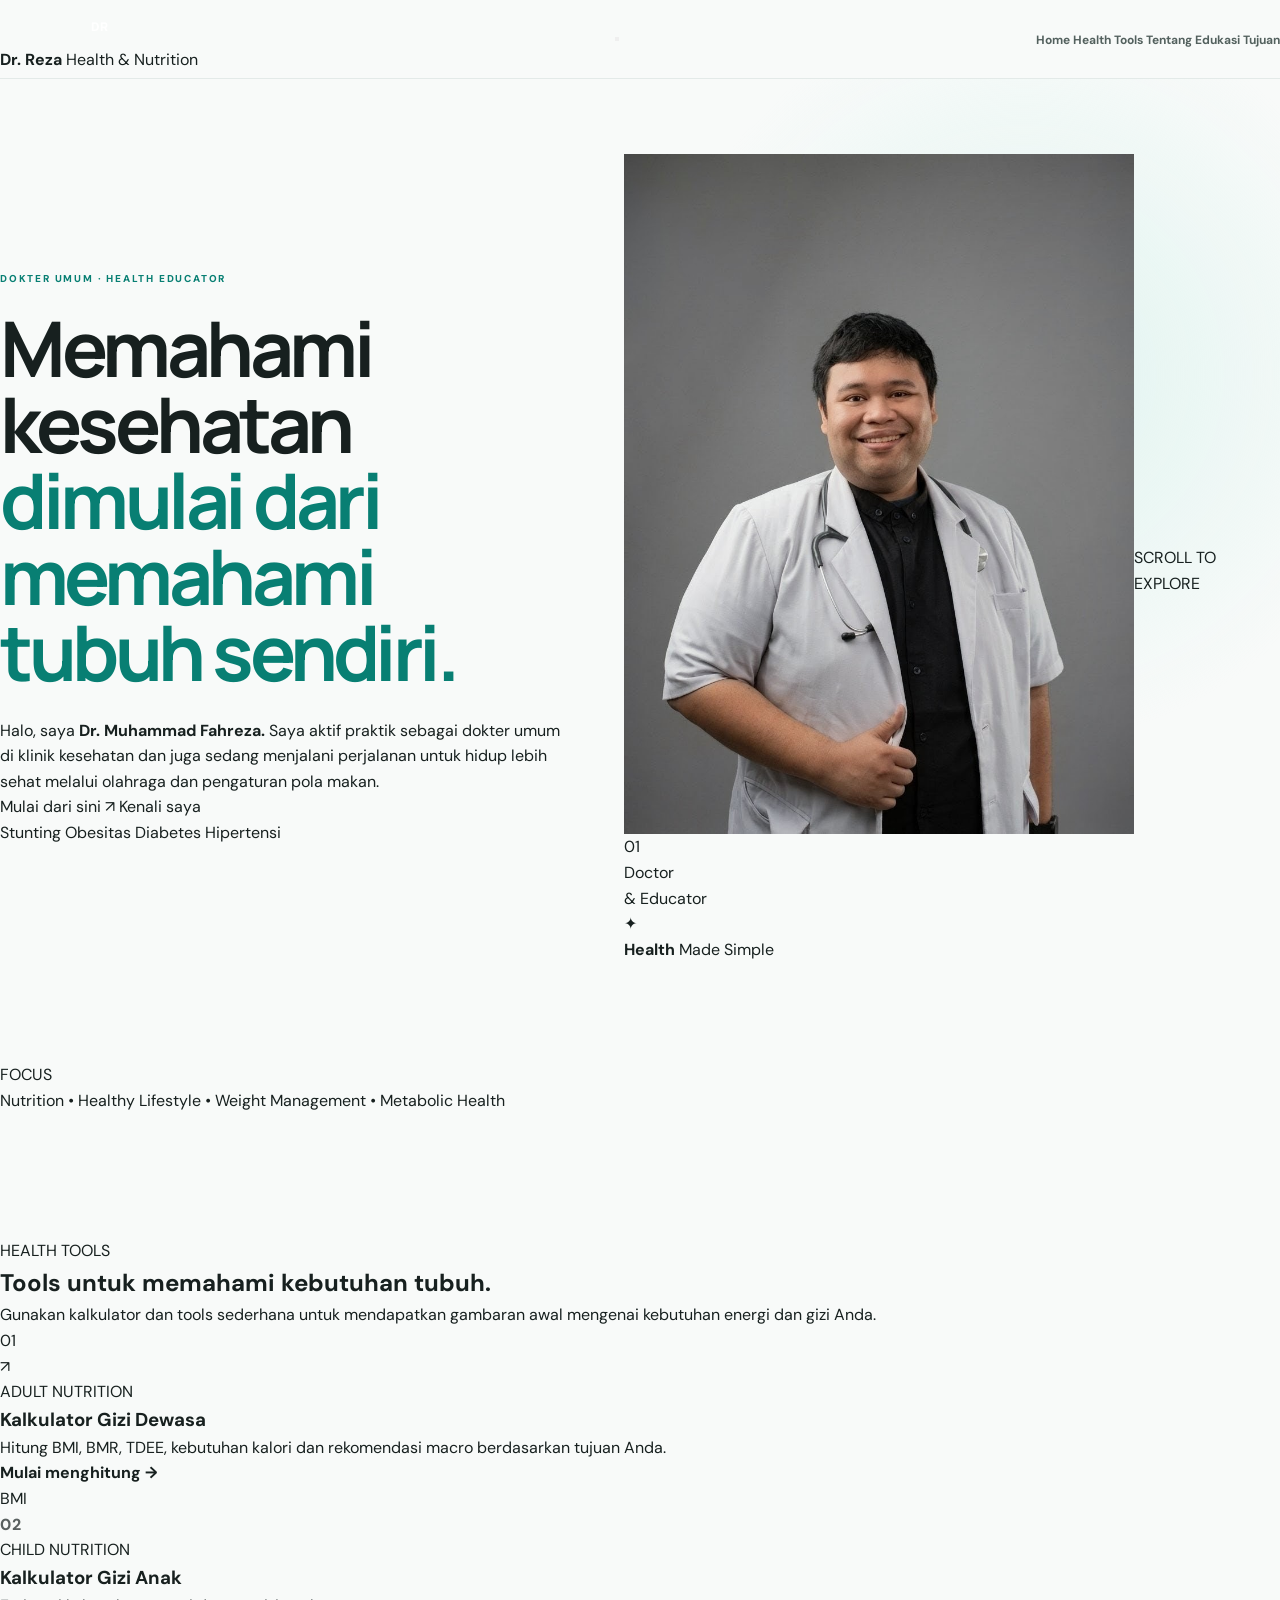
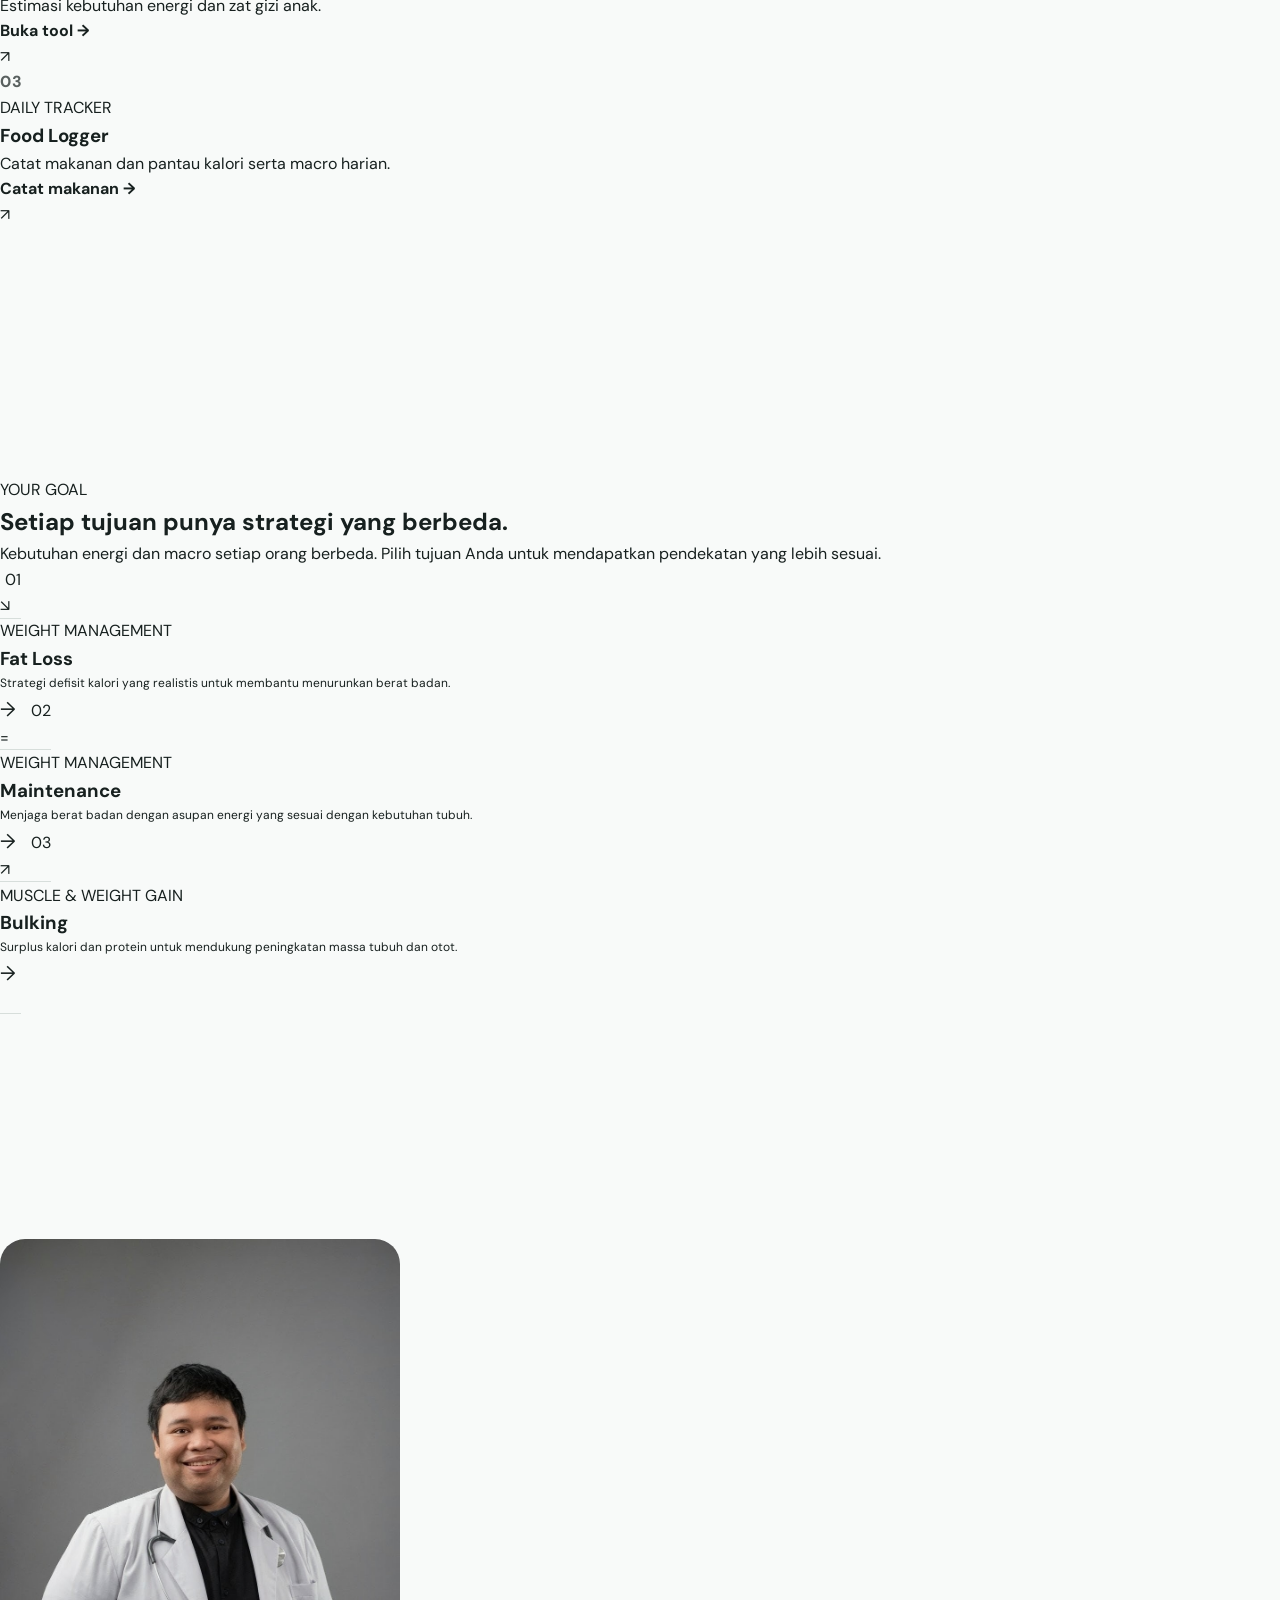
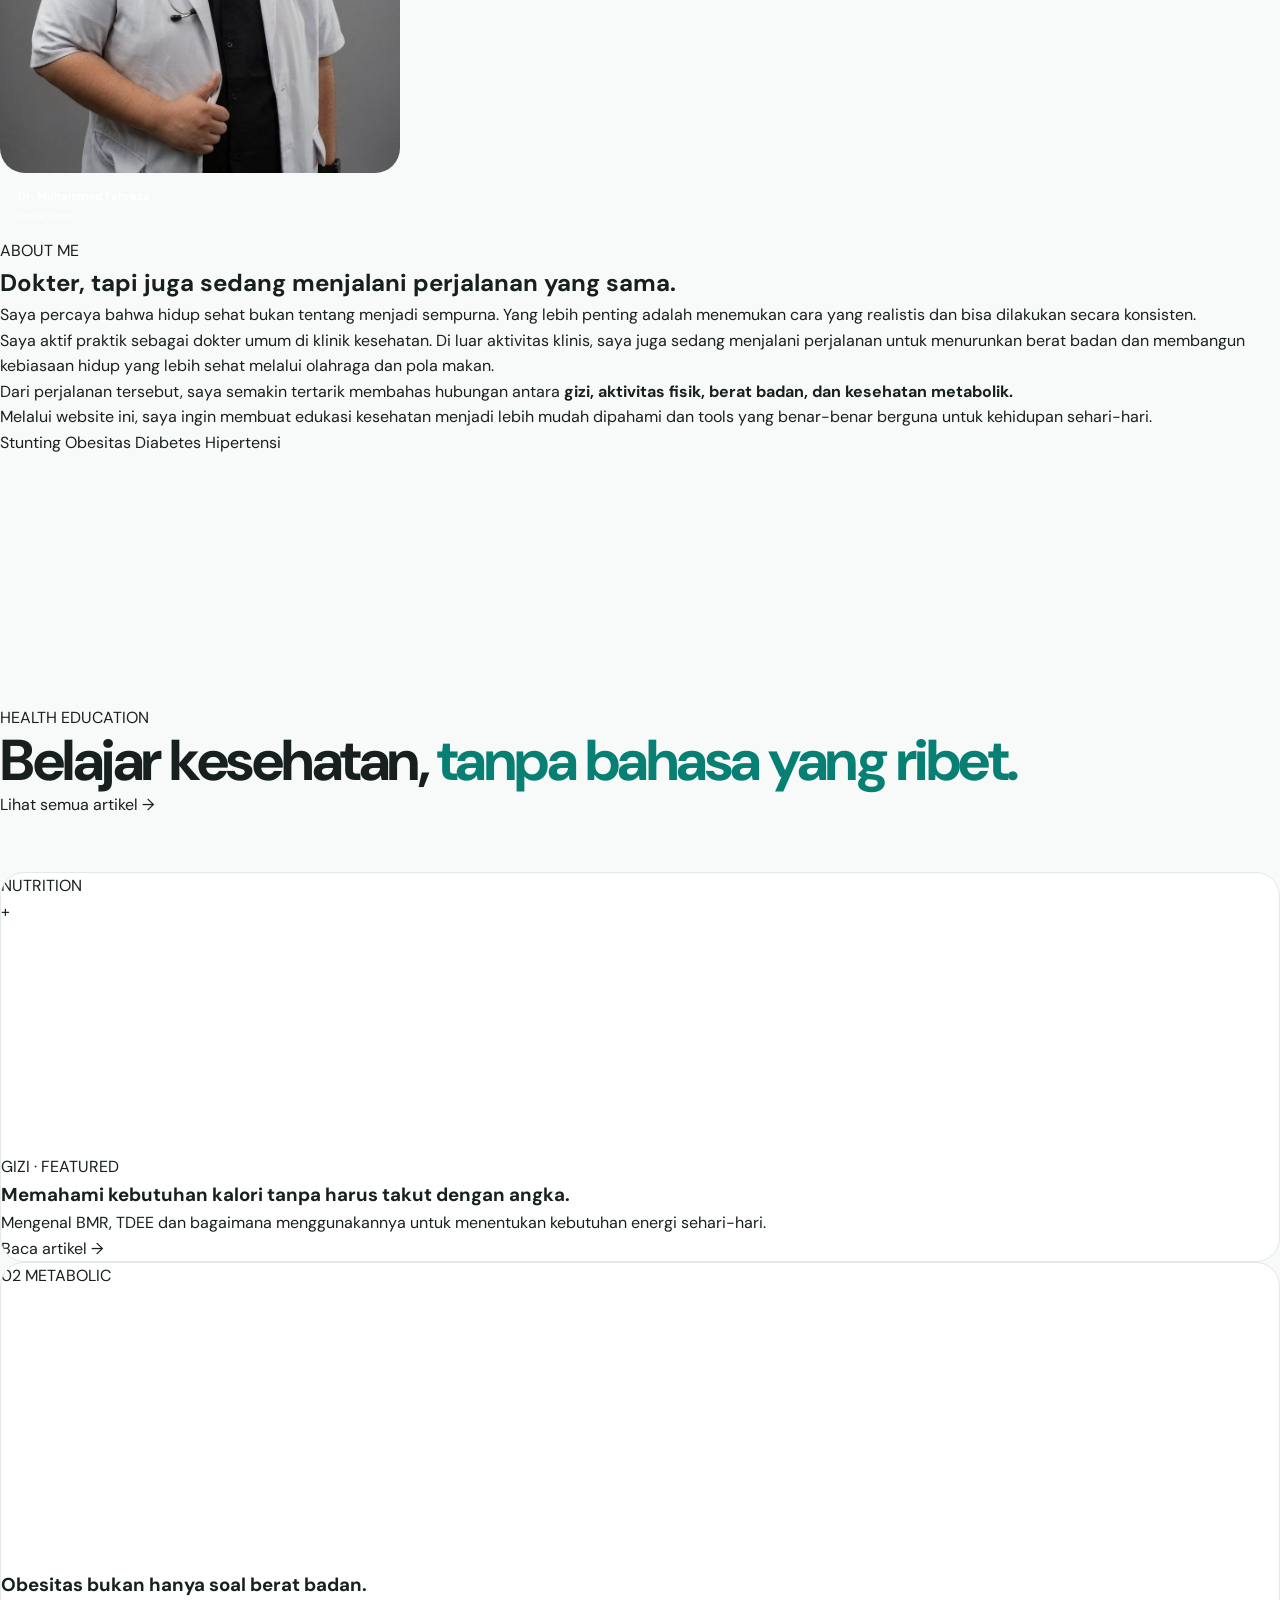
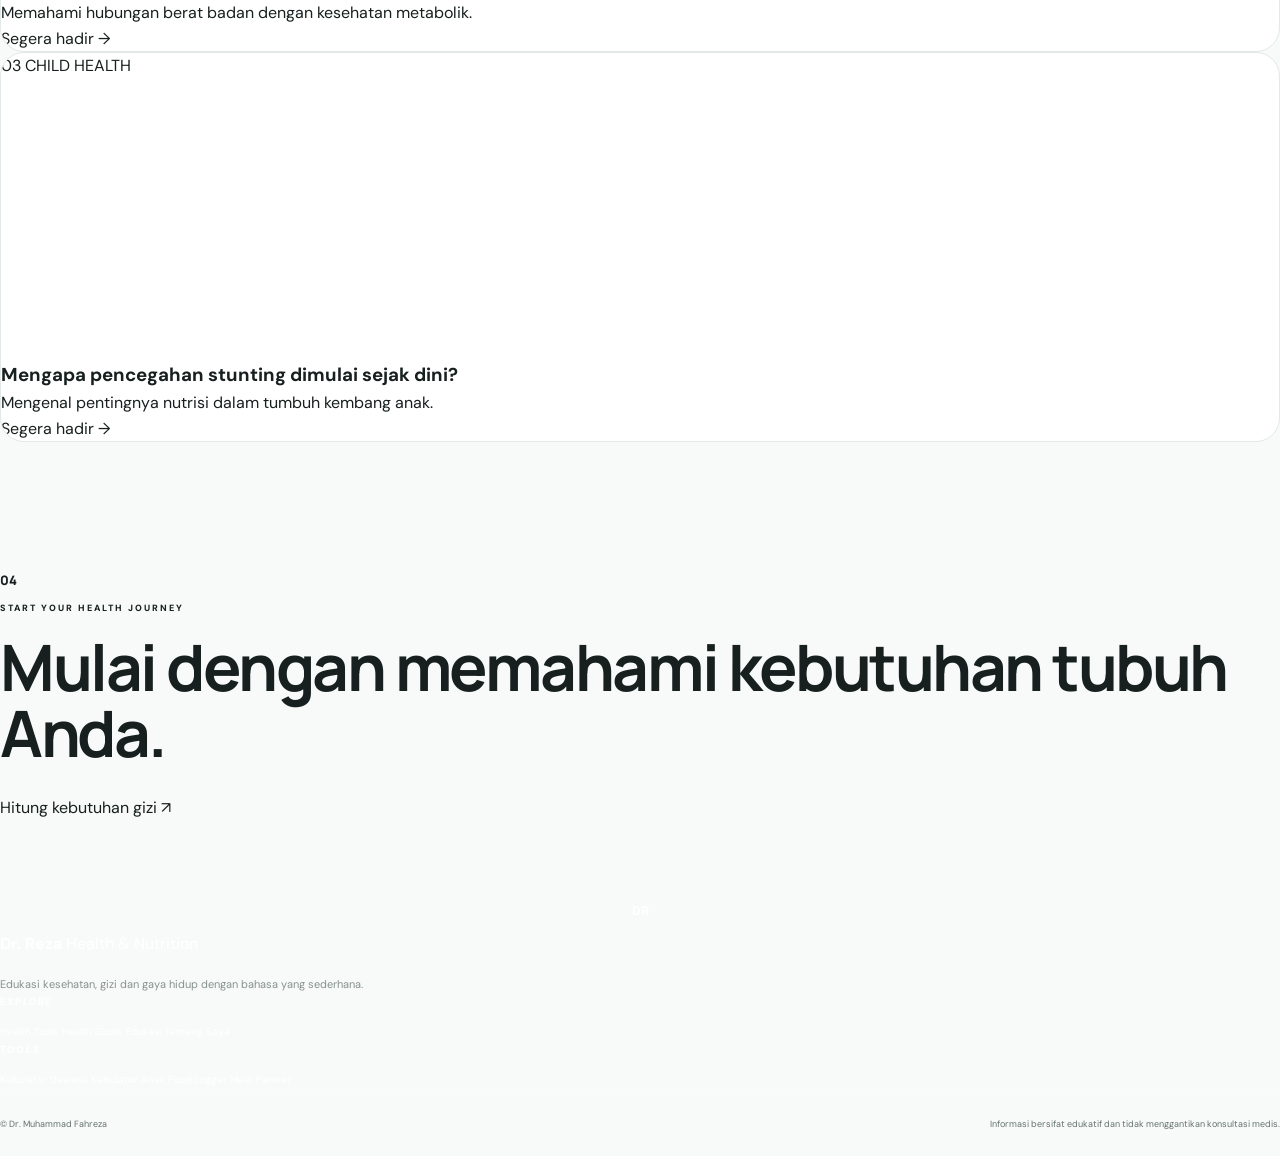
==== commit ee7c7b8e: "Update fmt.Println message from 'Hello' to 'Goodbye'" ====
--- a/index.html
+++ b/index.html
@@ -1,24 +1,47 @@
 <!DOCTYPE html>
-
 <html lang="id">
 <head>
     <meta charset="UTF-8">
-    <meta name="viewport" content="width=device-width, initial-scale=1.0">
-
-```
-<meta name="description" content="Dr. Muhammad Fahreza - Dokter Umum yang berbagi edukasi kesehatan, gizi, olahraga, obesitas, diabetes, hipertensi, dan pencegahan stunting.">
-<meta name="author" content="Dr. Muhammad Fahreza">
-
-<title>Dr. Muhammad Fahreza — Dokter Umum & Health Educator</title>
-
-<link rel="preconnect" href="https://fonts.googleapis.com">
-<link rel="preconnect" href="https://fonts.gstatic.com" crossorigin>
-
-<link href="https://fonts.googleapis.com/css2?family=DM+Sans:wght@400;500;600;700&family=Manrope:wght@500;600;700;800&display=swap" rel="stylesheet">
-
-<link rel="stylesheet" href="css/style.css">
-```
-
+
+    <meta
+        name="viewport"
+        content="width=device-width, initial-scale=1.0"
+    >
+
+    <meta
+        name="description"
+        content="Dr. Muhammad Fahreza - Dokter Umum yang aktif praktik dan berbagi edukasi mengenai gizi, olahraga, obesitas, diabetes, hipertensi, dan kesehatan metabolik."
+    >
+
+    <meta
+        name="author"
+        content="Dr. Muhammad Fahreza"
+    >
+
+    <title>
+        Dr. Muhammad Fahreza | Dokter Umum & Health Educator
+    </title>
+
+    <link
+        rel="preconnect"
+        href="https://fonts.googleapis.com"
+    >
+
+    <link
+        rel="preconnect"
+        href="https://fonts.gstatic.com"
+        crossorigin
+    >
+
+    <link
+        href="https://fonts.googleapis.com/css2?family=DM+Sans:wght@400;500;600;700&family=Manrope:wght@500;600;700;800&display=swap"
+        rel="stylesheet"
+    >
+
+    <link
+        rel="stylesheet"
+        href="style.css"
+    >
 </head>
 
 <body>
@@ -29,51 +52,80 @@
 
 <header class="site-header">
 
-```
-<div class="nav-container">
-
-    <a href="index.html" class="brand">
-
-        <span class="brand-mark">DR</span>
-
-        <span class="brand-name">
-            <strong>Dr. Reza</strong>
-            <small>Health & Nutrition</small>
-        </span>
-
-    </a>
-
-
-    <button
-        class="mobile-menu-button"
-        id="mobileMenuButton"
-        aria-label="Buka menu"
-        aria-expanded="false"
-    >
-        <span></span>
-        <span></span>
-        <span></span>
-    </button>
-
-
-    <nav class="main-nav" id="mainNav">
-
-        <a href="#home" class="active">Home</a>
-
-        <a href="#tools">Tools</a>
-
-        <a href="#about">Tentang</a>
-
-        <a href="#education">Edukasi</a>
-
-        <a href="#meal-plan">Meal Planner</a>
-
-    </nav>
-
-</div>
-```
+    <div class="nav-container">
+
+        <a
+            href="#home"
+            class="brand"
+        >
+
+            <div class="brand-mark">
+                DR
+            </div>
+
+            <div class="brand-text">
+
+                <strong>
+                    Dr. Reza
+                </strong>
+
+                <span>
+                    Health & Nutrition
+                </span>
+
+            </div>
+
+        </a>
+
+
+        <button
+            class="menu-toggle"
+            id="menuToggle"
+            aria-label="Buka menu"
+            aria-expanded="false"
+        >
+
+            <span></span>
+            <span></span>
+            <span></span>
+
+        </button>
+
+
+        <nav
+            class="main-nav"
+            id="mainNav"
+        >
+
+            <a
+                href="#home"
+                class="active"
+            >
+                Home
+            </a>
+
+            <a href="#tools">
+                Health Tools
+            </a>
+
+            <a href="#about">
+                Tentang
+            </a>
+
+            <a href="#education">
+                Edukasi
+            </a>
+
+            <a href="#goals">
+                Tujuan
+            </a>
+
+        </nav>
+
+    </div>
 
 </header>
+
 
 <main>
 
@@ -81,773 +133,928 @@
      HERO
 ===================================================== -->
 
-<section class="hero" id="home">
-
-```
-<div class="hero-background-shape"></div>
-
-<div class="hero-container">
-
-    <div class="hero-copy">
-
-        <div class="eyebrow">
-
-            <span class="eyebrow-dot"></span>
-
-            DOKTER UMUM • HEALTH EDUCATOR
-
-        </div>
-
-
-        <h1>
-
-            Memahami kesehatan
-            <span>dimulai dari memahami</span>
-            tubuh sendiri.
-
-        </h1>
-
-
-        <p class="hero-description">
-
-            Halo, saya <strong>Dr. Muhammad Fahreza</strong>.
-            Saya aktif praktik sebagai dokter umum di klinik
-            kesehatan dan juga sedang menjalani perjalanan
-            untuk hidup lebih sehat melalui olahraga dan
-            pengaturan pola makan.
-
-        </p>
-
-
-        <div class="hero-actions">
-
-            <a href="#tools" class="button button-primary">
-
-                <span>Mulai dari sini</span>
-
-                <span class="button-arrow">↗</span>
-
-            </a>
-
-
-            <a href="#about" class="button button-ghost">
-
-                Kenali saya
-
-            </a>
-
-        </div>
-
-
-        <div class="hero-focus">
-
-            <span>Stunting</span>
-            <span>Obesitas</span>
-            <span>Diabetes</span>
-            <span>Hipertensi</span>
+<section
+    class="hero"
+    id="home"
+>
+
+    <div class="hero-decoration hero-decoration-one"></div>
+
+    <div class="hero-decoration hero-decoration-two"></div>
+
+
+    <div class="hero-container">
+
+        <div class="hero-content">
+
+            <div class="eyebrow">
+
+                <span class="eyebrow-dot"></span>
+
+                DOKTER UMUM · HEALTH EDUCATOR
+
+            </div>
+
+
+            <h1>
+
+                Memahami kesehatan
+                <span>
+                    dimulai dari memahami tubuh sendiri.
+                </span>
+
+            </h1>
+
+
+            <p class="hero-text">
+
+                Halo, saya
+                <strong>Dr. Muhammad Fahreza.</strong>
+
+                Saya aktif praktik sebagai dokter umum di klinik
+                kesehatan dan juga sedang menjalani perjalanan
+                untuk hidup lebih sehat melalui olahraga dan
+                pengaturan pola makan.
+
+            </p>
+
+
+            <div class="hero-buttons">
+
+                <a
+                    href="#tools"
+                    class="btn btn-primary"
+                >
+
+                    Mulai dari sini
+
+                    <span>
+                        ↗
+                    </span>
+
+                </a>
+
+
+                <a
+                    href="#about"
+                    class="btn btn-secondary"
+                >
+
+                    Kenali saya
+
+                </a>
+
+            </div>
+
+
+            <div class="hero-tags">
+
+                <span>
+                    Stunting
+                </span>
+
+                <span>
+                    Obesitas
+                </span>
+
+                <span>
+                    Diabetes
+                </span>
+
+                <span>
+                    Hipertensi
+                </span>
+
+            </div>
+
+        </div>
+
+
+        <!-- FOTO -->
+
+        <div class="hero-photo-wrapper">
+
+            <div class="photo-background"></div>
+
+            <div class="photo-frame">
+
+                <img
+                    src="images/foto-dr-reza.jpg"
+                    alt="Dr. Muhammad Fahreza"
+                >
+
+            </div>
+
+
+            <div class="photo-label">
+
+                <span class="photo-label-number">
+                    01
+                </span>
+
+                <div class="photo-label-line"></div>
+
+                <span>
+                    Doctor<br>
+                    & Educator
+                </span>
+
+            </div>
+
+
+            <div class="photo-card">
+
+                <div class="photo-card-icon">
+                    ✦
+                </div>
+
+                <div>
+
+                    <strong>
+                        Health
+                    </strong>
+
+                    <span>
+                        Made Simple
+                    </span>
+
+                </div>
+
+            </div>
 
         </div>
 
     </div>
 
 
-    <div class="hero-visual">
-
-        <div class="image-backdrop"></div>
-
-        <div class="image-frame">
-
-            <img
-                src="images/foto-dr-reza.jpg"
-                alt="Dr. Muhammad Fahreza"
-            >
-
-        </div>
-
-
-        <div class="image-number">
-
-            <span>01</span>
-
-            <div></div>
-
-            <small>
-                Doctor<br>
-                & Educator
-            </small>
-
-        </div>
-
-
-        <div class="experience-card">
-
-            <span class="experience-icon">✦</span>
-
-            <div>
-                <strong>Health</strong>
-                <small>Made Simple</small>
-            </div>
-
-        </div>
+    <div class="scroll-indicator">
+
+        <span></span>
+
+        SCROLL TO EXPLORE
 
     </div>
 
-</div>
-
-
-<div class="hero-scroll">
-
-    <span></span>
-
-    SCROLL TO EXPLORE
-
-</div>
-```
-
 </section>
 
+
 <!-- =====================================================
-     INTRO STRIP
+     TOPIC BAR
 ===================================================== -->
 
-<section class="intro-strip">
-
-```
-<div class="intro-inner">
-
-    <div class="intro-label">
-
-        WHAT I TALK ABOUT
+<section class="topic-bar">
+
+    <div class="topic-container">
+
+        <span class="topic-label">
+            FOCUS
+        </span>
+
+        <div class="topic-list">
+
+            <span>
+                Nutrition
+            </span>
+
+            <i>•</i>
+
+            <span>
+                Healthy Lifestyle
+            </span>
+
+            <i>•</i>
+
+            <span>
+                Weight Management
+            </span>
+
+            <i>•</i>
+
+            <span>
+                Metabolic Health
+            </span>
+
+        </div>
 
     </div>
 
-
-    <div class="intro-items">
-
-        <span>Nutrition</span>
-        <i>•</i>
-
-        <span>Healthy Lifestyle</span>
-        <i>•</i>
-
-        <span>Metabolic Health</span>
-        <i>•</i>
-
-        <span>Weight Management</span>
-
-    </div>
-
-</div>
-```
-
 </section>
+
 
 <!-- =====================================================
      TOOLS
 ===================================================== -->
 
-<section class="tools-section section" id="tools">
-
-```
-<div class="section-container">
-
-    <div class="section-top">
-
-        <div>
-
-            <span class="section-kicker">
-                HEALTH TOOLS
+<section
+    class="section tools-section"
+    id="tools"
+>
+
+    <div class="container">
+
+        <div class="section-heading">
+
+            <div>
+
+                <span class="section-label">
+                    HEALTH TOOLS
+                </span>
+
+                <h2>
+
+                    Tools untuk memahami
+                    <span>
+                        kebutuhan tubuh.
+                    </span>
+
+                </h2>
+
+            </div>
+
+
+            <p>
+
+                Gunakan kalkulator dan tools sederhana
+                untuk mendapatkan gambaran awal mengenai
+                kebutuhan energi dan gizi Anda.
+
+            </p>
+
+        </div>
+
+
+        <div class="tools-grid">
+
+            <!-- TOOL UTAMA -->
+
+            <a
+                href="kalkulator-dewasa.html"
+                class="tool-main"
+            >
+
+                <div class="tool-top">
+
+                    <span>
+                        01
+                    </span>
+
+                    <div class="tool-circle">
+                        ↗
+                    </div>
+
+                </div>
+
+
+                <div class="tool-main-content">
+
+                    <span class="tool-label">
+                        ADULT NUTRITION
+                    </span>
+
+                    <h3>
+                        Kalkulator
+                        Gizi Dewasa
+                    </h3>
+
+                    <p>
+
+                        Hitung BMI, BMR, TDEE,
+                        kebutuhan kalori dan
+                        rekomendasi macro berdasarkan
+                        tujuan Anda.
+
+                    </p>
+
+                    <strong>
+                        Mulai menghitung →
+                    </strong>
+
+                </div>
+
+
+                <div class="tool-watermark">
+                    BMI
+                </div>
+
+            </a>
+
+
+            <!-- TOOL KANAN -->
+
+            <div class="tool-column">
+
+                <a
+                    href="kalkulator-anak.html"
+                    class="tool-card"
+                >
+
+                    <div class="tool-number">
+                        02
+                    </div>
+
+                    <div class="tool-card-content">
+
+                        <span>
+                            CHILD NUTRITION
+                        </span>
+
+                        <h3>
+                            Kalkulator Gizi Anak
+                        </h3>
+
+                        <p>
+                            Estimasi kebutuhan energi
+                            dan zat gizi anak.
+                        </p>
+
+                        <strong>
+                            Buka tool →
+                        </strong>
+
+                    </div>
+
+                    <div class="tool-arrow">
+                        ↗
+                    </div>
+
+                </a>
+
+
+                <a
+                    href="food-logger.html"
+                    class="tool-card"
+                >
+
+                    <div class="tool-number">
+                        03
+                    </div>
+
+                    <div class="tool-card-content">
+
+                        <span>
+                            DAILY TRACKER
+                        </span>
+
+                        <h3>
+                            Food Logger
+                        </h3>
+
+                        <p>
+                            Catat makanan dan pantau
+                            kalori serta macro harian.
+                        </p>
+
+                        <strong>
+                            Catat makanan →
+                        </strong>
+
+                    </div>
+
+                    <div class="tool-arrow">
+                        ↗
+                    </div>
+
+                </a>
+
+            </div>
+
+        </div>
+
+    </div>
+
+</section>
+
+
+<!-- =====================================================
+     GOALS
+===================================================== -->
+
+<section
+    class="section goals-section"
+    id="goals"
+>
+
+    <div class="container">
+
+        <div class="goals-intro">
+
+            <span class="section-label">
+                YOUR GOAL
             </span>
 
             <h2>
-                Tools untuk memahami
-                <span>kebutuhan tubuh.</span>
+
+                Setiap tujuan punya
+                <span>
+                    strategi yang berbeda.
+                </span>
+
             </h2>
 
-        </div>
-
-
-        <p>
-            Tidak perlu menebak-nebak. Gunakan tools sederhana
-            untuk mendapatkan gambaran awal mengenai kebutuhan
-            energi dan gizi Anda.
-        </p>
+            <p>
+
+                Kebutuhan energi dan macro setiap orang
+                berbeda. Pilih tujuan Anda untuk mendapatkan
+                pendekatan yang lebih sesuai.
+
+            </p>
+
+        </div>
+
+
+        <div class="goal-list">
+
+            <!-- FAT LOSS -->
+
+            <a
+                href="meal-plan.html?goal=fatloss"
+                class="goal-item"
+            >
+
+                <span class="goal-number">
+                    01
+                </span>
+
+                <div class="goal-title">
+
+                    <div class="goal-icon">
+                        ↘
+                    </div>
+
+                    <div>
+
+                        <span>
+                            WEIGHT MANAGEMENT
+                        </span>
+
+                        <h3>
+                            Fat Loss
+                        </h3>
+
+                    </div>
+
+                </div>
+
+                <p>
+
+                    Strategi defisit kalori yang realistis
+                    untuk membantu menurunkan berat badan.
+
+                </p>
+
+                <span class="goal-arrow">
+                    →
+                </span>
+
+            </a>
+
+
+            <!-- MAINTENANCE -->
+
+            <a
+                href="meal-plan.html?goal=maintenance"
+                class="goal-item"
+            >
+
+                <span class="goal-number">
+                    02
+                </span>
+
+                <div class="goal-title">
+
+                    <div class="goal-icon">
+                        =
+                    </div>
+
+                    <div>
+
+                        <span>
+                            WEIGHT MANAGEMENT
+                        </span>
+
+                        <h3>
+                            Maintenance
+                        </h3>
+
+                    </div>
+
+                </div>
+
+                <p>
+
+                    Menjaga berat badan dengan asupan energi
+                    yang sesuai dengan kebutuhan tubuh.
+
+                </p>
+
+                <span class="goal-arrow">
+                    →
+                </span>
+
+            </a>
+
+
+            <!-- BULKING -->
+
+            <a
+                href="meal-plan.html?goal=bulking"
+                class="goal-item"
+            >
+
+                <span class="goal-number">
+                    03
+                </span>
+
+                <div class="goal-title">
+
+                    <div class="goal-icon">
+                        ↗
+                    </div>
+
+                    <div>
+
+                        <span>
+                            MUSCLE & WEIGHT GAIN
+                        </span>
+
+                        <h3>
+                            Bulking
+                        </h3>
+
+                    </div>
+
+                </div>
+
+                <p>
+
+                    Surplus kalori dan protein untuk
+                    mendukung peningkatan massa tubuh
+                    dan otot.
+
+                </p>
+
+                <span class="goal-arrow">
+                    →
+                </span>
+
+            </a>
+
+        </div>
 
     </div>
 
-
-    <div class="tools-layout">
-
-        <!-- FEATURED TOOL -->
-
-        <a href="kalkulator-dewasa.html" class="tool-feature">
-
-            <div class="tool-feature-top">
-
-                <span class="tool-number">
-                    01
-                </span>
-
-                <span class="tool-icon-large">
-                    ↗
-                </span>
-
-            </div>
-
-
-            <div class="tool-feature-content">
-
-                <span class="tool-category">
-                    CALCULATOR
-                </span>
-
-                <h3>
-                    Kalkulator Gizi Dewasa
-                </h3>
-
-                <p>
-                    Hitung BMI, BMR, TDEE, target kalori,
-                    hingga rekomendasi protein, karbohidrat
-                    dan lemak berdasarkan tujuan Anda.
-                </p>
-
-                <span class="tool-cta">
-                    Mulai menghitung →
-                </span>
-
-            </div>
-
-        </a>
-
-
-        <div class="tool-side">
-
-            <a href="kalkulator-anak.html" class="tool-small">
-
-                <div class="tool-small-number">
-                    02
-                </div>
-
-                <div class="tool-small-content">
-
-                    <span>
-                        CHILD NUTRITION
-                    </span>
-
-                    <h3>
-                        Kalkulator Gizi Anak
-                    </h3>
-
-                    <p>
-                        Estimasi kebutuhan energi dan
-                        zat gizi anak.
-                    </p>
-
-                    <strong>
-                        Buka tool →
-                    </strong>
-
-                </div>
-
-                <div class="tool-small-arrow">
-                    ↗
-                </div>
-
-            </a>
-
-
-            <a href="food-logger.html" class="tool-small">
-
-                <div class="tool-small-number">
-                    03
-                </div>
-
-                <div class="tool-small-content">
-
-                    <span>
-                        DAILY TRACKER
-                    </span>
-
-                    <h3>
-                        Food Logger
-                    </h3>
-
-                    <p>
-                        Catat makanan dan pantau
-                        kalori serta macro harian.
-                    </p>
-
-                    <strong>
-                        Catat makanan →
-                    </strong>
-
-                </div>
-
-                <div class="tool-small-arrow">
-                    ↗
-                </div>
-
-            </a>
-
-        </div>
-
-    </div>
-
-</div>
-```
-
 </section>
 
-<!-- =====================================================
-     PERSONAL GOALS
-===================================================== -->
-
-<section class="goals-section section" id="meal-plan">
-
-```
-<div class="section-container">
-
-    <div class="goals-heading">
-
-        <span class="section-kicker">
-            YOUR GOAL
-        </span>
-
-        <h2>
-            Setiap tujuan punya
-            <span>strategi yang berbeda.</span>
-        </h2>
-
-        <p>
-            Tidak semua orang membutuhkan jumlah kalori
-            dan macro yang sama. Tentukan tujuan Anda,
-            lalu kita susun strateginya.
-        </p>
-
-    </div>
-
-
-    <div class="goal-list">
-
-
-        <a href="meal-plan.html?goal=fatloss" class="goal-item">
-
-            <div class="goal-index">
-                01
-            </div>
-
-            <div class="goal-main">
-
-                <div class="goal-symbol">
-                    ↘
-                </div>
-
-                <div>
-
-                    <span>
-                        WEIGHT MANAGEMENT
-                    </span>
-
-                    <h3>
-                        Fat Loss
-                    </h3>
-
-                </div>
-
-            </div>
-
-            <p>
-                Strategi defisit kalori yang realistis
-                untuk membantu menurunkan berat badan.
-            </p>
-
-            <span class="goal-arrow">
-                →
-            </span>
-
-        </a>
-
-
-        <a href="meal-plan.html?goal=maintenance" class="goal-item">
-
-            <div class="goal-index">
-                02
-            </div>
-
-            <div class="goal-main">
-
-                <div class="goal-symbol">
-                    =
-                </div>
-
-                <div>
-
-                    <span>
-                        WEIGHT MANAGEMENT
-                    </span>
-
-                    <h3>
-                        Maintenance
-                    </h3>
-
-                </div>
-
-            </div>
-
-            <p>
-                Menjaga berat badan dengan asupan energi
-                yang sesuai dengan kebutuhan tubuh.
-            </p>
-
-            <span class="goal-arrow">
-                →
-            </span>
-
-        </a>
-
-
-        <a href="meal-plan.html?goal=bulking" class="goal-item">
-
-            <div class="goal-index">
-                03
-            </div>
-
-            <div class="goal-main">
-
-                <div class="goal-symbol">
-                    ↗
-                </div>
-
-                <div>
-
-                    <span>
-                        MUSCLE & WEIGHT GAIN
-                    </span>
-
-                    <h3>
-                        Bulking
-                    </h3>
-
-                </div>
-
-            </div>
-
-            <p>
-                Strategi surplus kalori dan protein untuk
-                mendukung peningkatan massa tubuh dan otot.
-            </p>
-
-            <span class="goal-arrow">
-                →
-            </span>
-
-        </a>
-
-
-    </div>
-
-</div>
-```
-
-</section>
 
 <!-- =====================================================
      ABOUT
 ===================================================== -->
 
-<section class="about-section section" id="about">
-
-```
-<div class="section-container about-grid">
-
-    <div class="about-visual">
-
-        <div class="about-image">
-
-            <img
-                src="images/foto-dr-reza.jpg"
-                alt="Dr. Muhammad Fahreza"
-            >
-
-        </div>
-
-        <div class="about-caption">
-
-            <strong>
-                Dr. Muhammad Fahreza
-            </strong>
-
-            <span>
-                Dokter Umum
+<section
+    class="section about-section"
+    id="about"
+>
+
+    <div class="container about-grid">
+
+        <div class="about-image-wrapper">
+
+            <div class="about-image">
+
+                <img
+                    src="images/foto-dr-reza.jpg"
+                    alt="Dr. Muhammad Fahreza"
+                >
+
+            </div>
+
+
+            <div class="about-caption">
+
+                <strong>
+                    Dr. Muhammad Fahreza
+                </strong>
+
+                <span>
+                    Dokter Umum
+                </span>
+
+            </div>
+
+        </div>
+
+
+        <div class="about-content">
+
+            <span class="section-label">
+                ABOUT ME
             </span>
 
+            <h2>
+
+                Dokter, tapi juga sedang menjalani
+                perjalanan
+                <span>
+                    yang sama.
+                </span>
+
+            </h2>
+
+
+            <p class="about-lead">
+
+                Saya percaya bahwa hidup sehat bukan
+                tentang menjadi sempurna. Yang lebih
+                penting adalah menemukan cara yang
+                realistis dan bisa dilakukan secara
+                konsisten.
+
+            </p>
+
+
+            <p>
+
+                Saya aktif praktik sebagai dokter umum
+                di klinik kesehatan. Di luar aktivitas
+                klinis, saya juga sedang menjalani
+                perjalanan untuk menurunkan berat badan
+                dan membangun kebiasaan hidup yang lebih
+                sehat melalui olahraga dan pola makan.
+
+            </p>
+
+
+            <p>
+
+                Dari perjalanan tersebut, saya semakin
+                tertarik membahas hubungan antara
+                <strong>
+                    gizi, aktivitas fisik, berat badan,
+                    dan kesehatan metabolik.
+                </strong>
+
+            </p>
+
+
+            <p>
+
+                Melalui website ini, saya ingin membuat
+                edukasi kesehatan menjadi lebih mudah
+                dipahami dan tools yang benar-benar
+                berguna untuk kehidupan sehari-hari.
+
+            </p>
+
+
+            <div class="focus-tags">
+
+                <span>
+                    Stunting
+                </span>
+
+                <span>
+                    Obesitas
+                </span>
+
+                <span>
+                    Diabetes
+                </span>
+
+                <span>
+                    Hipertensi
+                </span>
+
+            </div>
+
         </div>
 
     </div>
 
-
-    <div class="about-copy">
-
-        <span class="section-kicker">
-            ABOUT ME
-        </span>
-
-        <h2>
-            Dokter, tapi juga sedang
-            menjalani perjalanan
-            <span>yang sama.</span>
-        </h2>
-
-
-        <p class="about-lead">
-
-            Saya percaya bahwa gaya hidup sehat bukan sesuatu
-            yang harus terlihat sempurna. Yang lebih penting
-            adalah menemukan cara yang realistis dan bisa
-            dilakukan secara konsisten.
-
-        </p>
-
-
-        <p>
-
-            Saya aktif praktik sebagai dokter umum di klinik
-            kesehatan. Di luar aktivitas klinis, saya juga
-            sedang menjalani perjalanan untuk menurunkan berat
-            badan dan membangun kebiasaan hidup yang lebih sehat.
-
-        </p>
-
-
-        <p>
-
-            Dari pengalaman tersebut, saya semakin tertarik
-            membahas hubungan antara <strong>gizi, aktivitas
-            fisik, berat badan, dan kesehatan metabolik.</strong>
-
-        </p>
-
-
-        <p>
-
-            Melalui website ini, saya ingin berbagi informasi
-            kesehatan dengan bahasa yang sederhana dan membuat
-            tools yang benar-benar bisa digunakan dalam
-            kehidupan sehari-hari.
-
-        </p>
-
-
-        <div class="about-topics">
-
-            <span>
-                Stunting
-            </span>
-
-            <span>
-                Obesitas
-            </span>
-
-            <span>
-                Diabetes
-            </span>
-
-            <span>
-                Hipertensi
-            </span>
-
-        </div>
-
-    </div>
-
-</div>
-```
-
 </section>
+
 
 <!-- =====================================================
      EDUCATION
 ===================================================== -->
 
-<section class="education-section section" id="education">
-
-```
-<div class="section-container">
-
-    <div class="education-heading">
-
-        <div>
-
-            <span class="section-kicker">
-                HEALTH EDUCATION
-            </span>
-
-            <h2>
-                Belajar kesehatan,
-                <span>tanpa bahasa yang ribet.</span>
-            </h2>
-
-        </div>
-
-        <a href="artikel.html" class="text-link">
-            Lihat semua artikel →
-        </a>
+<section
+    class="section education-section"
+    id="education"
+>
+
+    <div class="container">
+
+        <div class="education-heading">
+
+            <div>
+
+                <span class="section-label">
+                    HEALTH EDUCATION
+                </span>
+
+                <h2>
+
+                    Belajar kesehatan,
+                    <span>
+                        tanpa bahasa yang ribet.
+                    </span>
+
+                </h2>
+
+            </div>
+
+
+            <a
+                href="artikel.html"
+                class="view-all"
+            >
+                Lihat semua artikel →
+            </a>
+
+        </div>
+
+
+        <div class="article-grid">
+
+            <article class="article-card article-featured">
+
+                <div class="article-cover nutrition-cover">
+
+                    <span>
+                        NUTRITION
+                    </span>
+
+                    <div class="cover-symbol">
+                        +
+                    </div>
+
+                </div>
+
+
+                <div class="article-body">
+
+                    <span class="article-category">
+                        GIZI · FEATURED
+                    </span>
+
+                    <h3>
+
+                        Memahami kebutuhan kalori
+                        tanpa harus takut dengan angka.
+
+                    </h3>
+
+                    <p>
+
+                        Mengenal BMR, TDEE dan bagaimana
+                        menggunakannya untuk menentukan
+                        kebutuhan energi sehari-hari.
+
+                    </p>
+
+                    <a href="artikel.html">
+                        Baca artikel →
+                    </a>
+
+                </div>
+
+            </article>
+
+
+            <article class="article-card">
+
+                <div class="article-top">
+
+                    <span>
+                        02
+                    </span>
+
+                    <span>
+                        METABOLIC
+                    </span>
+
+                </div>
+
+
+                <div class="article-body">
+
+                    <h3>
+
+                        Obesitas bukan hanya
+                        soal berat badan.
+
+                    </h3>
+
+                    <p>
+
+                        Memahami hubungan berat badan
+                        dengan kesehatan metabolik.
+
+                    </p>
+
+                    <a href="artikel.html">
+                        Segera hadir →
+                    </a>
+
+                </div>
+
+            </article>
+
+
+            <article class="article-card">
+
+                <div class="article-top">
+
+                    <span>
+                        03
+                    </span>
+
+                    <span>
+                        CHILD HEALTH
+                    </span>
+
+                </div>
+
+
+                <div class="article-body">
+
+                    <h3>
+
+                        Mengapa pencegahan
+                        stunting dimulai sejak dini?
+
+                    </h3>
+
+                    <p>
+
+                        Mengenal pentingnya nutrisi
+                        dalam tumbuh kembang anak.
+
+                    </p>
+
+                    <a href="artikel.html">
+                        Segera hadir →
+                    </a>
+
+                </div>
+
+            </article>
+
+        </div>
 
     </div>
 
-
-    <div class="education-grid">
-
-
-        <article class="article-card article-featured">
-
-            <div class="article-image-placeholder">
-
-                <span>
-                    NUTRITION
-                </span>
-
-            </div>
-
-            <div class="article-content">
-
-                <span class="article-meta">
-                    GIZI • FEATURED
-                </span>
-
-                <h3>
-                    Memahami kebutuhan kalori
-                    tanpa harus takut dengan angka.
-                </h3>
-
-                <p>
-                    Mengenal BMR, TDEE dan bagaimana
-                    menggunakannya untuk menentukan
-                    kebutuhan energi sehari-hari.
-                </p>
-
-                <a href="artikel.html">
-                    Baca artikel →
-                </a>
-
-            </div>
-
-        </article>
-
-
-        <article class="article-card">
-
-            <div class="article-number">
-                02
-            </div>
-
-            <div class="article-content">
-
-                <span class="article-meta">
-                    METABOLIC HEALTH
-                </span>
-
-                <h3>
-                    Obesitas bukan hanya
-                    soal berat badan.
-                </h3>
-
-                <p>
-                    Memahami hubungan berat badan
-                    dengan kesehatan metabolik.
-                </p>
-
-                <a href="artikel.html">
-                    Segera hadir →
-                </a>
-
-            </div>
-
-        </article>
-
-
-        <article class="article-card">
-
-            <div class="article-number">
-                03
-            </div>
-
-            <div class="article-content">
-
-                <span class="article-meta">
-                    CHILD HEALTH
-                </span>
-
-                <h3>
-                    Mengapa pencegahan
-                    stunting dimulai sejak dini?
-                </h3>
-
-                <p>
-                    Mengenal pentingnya nutrisi
-                    dalam tumbuh kembang anak.
-                </p>
-
-                <a href="artikel.html">
-                    Segera hadir →
-                </a>
-
-            </div>
-
-        </article>
-
-    </div>
-
-</div>
-```
-
 </section>
+
 
 <!-- =====================================================
      CTA
 ===================================================== -->
 
-<section class="final-cta">
-
-```
-<div class="cta-inner">
-
-    <div class="cta-number">
-        04
+<section class="cta-section">
+
+    <div class="container cta-container">
+
+        <span class="cta-number">
+            04
+        </span>
+
+
+        <div class="cta-content">
+
+            <span class="section-label">
+                START YOUR HEALTH JOURNEY
+            </span>
+
+            <h2>
+
+                Mulai dengan memahami
+                kebutuhan tubuh Anda.
+
+            </h2>
+
+
+            <a
+                href="kalkulator-dewasa.html"
+                class="btn btn-light"
+            >
+
+                Hitung kebutuhan gizi
+
+                <span>
+                    ↗
+                </span>
+
+            </a>
+
+        </div>
+
     </div>
 
-
-    <div class="cta-content">
-
-        <span>
-            START YOUR HEALTH JOURNEY
-        </span>
-
-        <h2>
-            Mulai dengan memahami
-            kebutuhan tubuh Anda.
-        </h2>
-
-        <a href="kalkulator-dewasa.html" class="button button-light">
-
-            <span>
-                Hitung kebutuhan gizi
-            </span>
-
-            <span>
-                ↗
-            </span>
-
-        </a>
-
-    </div>
-
-</div>
-```
-
 </section>
 
 </main>
+
 
 <!-- =====================================================
      FOOTER
@@ -855,102 +1062,119 @@
 
 <footer class="site-footer">
 
-```
-<div class="footer-main">
-
-    <div class="footer-brand">
-
-        <a href="index.html" class="brand">
-
-            <span class="brand-mark">
-                DR
-            </span>
-
-            <span class="brand-name">
-                <strong>Dr. Reza</strong>
-                <small>Health & Nutrition</small>
-            </span>
-
-        </a>
-
-
-        <p>
-            Edukasi kesehatan, gizi dan gaya hidup
-            dengan bahasa yang sederhana.
-        </p>
+    <div class="container footer-grid">
+
+        <div class="footer-brand">
+
+            <a
+                href="#home"
+                class="brand"
+            >
+
+                <div class="brand-mark">
+                    DR
+                </div>
+
+                <div class="brand-text">
+
+                    <strong>
+                        Dr. Reza
+                    </strong>
+
+                    <span>
+                        Health & Nutrition
+                    </span>
+
+                </div>
+
+            </a>
+
+
+            <p>
+
+                Edukasi kesehatan, gizi dan gaya hidup
+                dengan bahasa yang sederhana.
+
+            </p>
+
+        </div>
+
+
+        <div class="footer-column">
+
+            <h4>
+                EXPLORE
+            </h4>
+
+            <a href="#tools">
+                Health Tools
+            </a>
+
+            <a href="#goals">
+                Health Goals
+            </a>
+
+            <a href="#education">
+                Edukasi
+            </a>
+
+            <a href="#about">
+                Tentang Saya
+            </a>
+
+        </div>
+
+
+        <div class="footer-column">
+
+            <h4>
+                TOOLS
+            </h4>
+
+            <a href="kalkulator-dewasa.html">
+                Kalkulator Dewasa
+            </a>
+
+            <a href="kalkulator-anak.html">
+                Kalkulator Anak
+            </a>
+
+            <a href="food-logger.html">
+                Food Logger
+            </a>
+
+            <a href="meal-plan.html">
+                Meal Planner
+            </a>
+
+        </div>
 
     </div>
 
 
-    <div class="footer-column">
-
-        <h4>
-            Explore
-        </h4>
-
-        <a href="#tools">
-            Health Tools
-        </a>
-
-        <a href="#meal-plan">
-            Meal Planner
-        </a>
-
-        <a href="#education">
-            Edukasi
-        </a>
-
-        <a href="#about">
-            Tentang Saya
-        </a>
+    <div class="container footer-bottom">
+
+        <span>
+
+            ©
+            <span id="year"></span>
+            Dr. Muhammad Fahreza
+
+        </span>
+
+        <span>
+
+            Informasi bersifat edukatif dan tidak menggantikan
+            konsultasi medis.
+
+        </span>
 
     </div>
 
-
-    <div class="footer-column">
-
-        <h4>
-            Tools
-        </h4>
-
-        <a href="kalkulator-dewasa.html">
-            Kalkulator Dewasa
-        </a>
-
-        <a href="kalkulator-anak.html">
-            Kalkulator Anak
-        </a>
-
-        <a href="food-logger.html">
-            Food Logger
-        </a>
-
-        <a href="meal-plan.html">
-            Meal Planner
-        </a>
-
-    </div>
-
-</div>
-
-
-<div class="footer-bottom">
-
-    <span>
-        © <span id="currentYear"></span>
-        Dr. Muhammad Fahreza
-    </span>
-
-    <span>
-        Informasi bersifat edukatif dan tidak menggantikan konsultasi medis.
-    </span>
-
-</div>
-```
-
 </footer>
 
-<script src="js/script.js"></script>
+
+<script src="script.js"></script>
 
 </body>
 </html>
--- a/style.css
+++ b/style.css
@@ -0,0 +1,2719 @@
+/* =========================================================
+DR. MUHAMMAD FAHREZA
+MODERN PERSONAL BRAND WEBSITE
+========================================================= */
+
+/* =========================================================
+RESET
+========================================================= */
+
+* {
+  margin: 0;
+  padding: 0;
+  box-sizing: border-box;
+  }
+
+html {
+scroll-behavior: smooth;
+}
+
+body {
+font-family: "DM Sans", sans-serif;
+color: #17201f;
+background: #f8faf9;
+line-height: 1.6;
+overflow-x: hidden;
+}
+
+img {
+display: block;
+width: 100%;
+}
+
+a {
+color: inherit;
+text-decoration: none;
+}
+
+button,
+input {
+font: inherit;
+}
+
+/* =========================================================
+DESIGN SYSTEM
+========================================================= */
+
+:root {
+
+```
+--ink: #17201f;
+--ink-soft: #3f4d4a;
+--muted: #71807c;
+
+--green: #087f73;
+--green-dark: #05665d;
+--green-soft: #dff4ef;
+--green-pale: #effaf7;
+
+--cream: #f7f5ef;
+--white: #ffffff;
+
+--line: #dfe7e4;
+
+--container: 1180px;
+
+--radius: 22px;
+
+--shadow:
+    0 25px 70px rgba(20, 45, 40, 0.09);
+```
+
+}
+
+/* =========================================================
+GLOBAL
+========================================================= */
+
+.section {
+padding: 125px 0;
+}
+
+.section-container {
+width: min(var(--container), calc(100% - 48px));
+margin: auto;
+}
+
+.section-kicker {
+display: inline-block;
+
+```
+color: var(--green);
+
+font-size: 11px;
+font-weight: 800;
+
+letter-spacing: 2px;
+
+margin-bottom: 18px;
+```
+
+}
+
+.section-top {
+display: flex;
+align-items: flex-end;
+justify-content: space-between;
+
+```
+gap: 70px;
+
+margin-bottom: 55px;
+```
+
+}
+
+.section-top h2,
+.goals-heading h2,
+.about-copy h2,
+.education-heading h2 {
+
+```
+font-family: "Manrope", sans-serif;
+
+color: var(--ink);
+
+font-size: clamp(36px, 4.5vw, 58px);
+
+line-height: 1.05;
+
+letter-spacing: -2.5px;
+```
+
+}
+
+.section-top h2 span,
+.goals-heading h2 span,
+.about-copy h2 span,
+.education-heading h2 span {
+color: var(--green);
+}
+
+.section-top > p {
+width: min(390px, 100%);
+
+```
+color: var(--muted);
+
+font-size: 14px;
+```
+
+}
+
+/* =========================================================
+NAVBAR
+========================================================= */
+
+.site-header {
+
+```
+position: sticky;
+top: 0;
+
+z-index: 1000;
+
+background: rgba(248, 250, 249, 0.92);
+
+backdrop-filter: blur(18px);
+-webkit-backdrop-filter: blur(18px);
+
+border-bottom: 1px solid rgba(223, 231, 228, 0.8);
+```
+
+}
+
+.nav-container {
+
+```
+width: min(var(--container), calc(100% - 48px));
+
+min-height: 78px;
+
+margin: auto;
+
+display: flex;
+
+align-items: center;
+justify-content: space-between;
+```
+
+}
+
+/* BRAND */
+
+.brand {
+
+```
+display: flex;
+
+align-items: center;
+
+gap: 11px;
+```
+
+}
+
+.brand-mark {
+
+```
+width: 41px;
+height: 41px;
+
+display: grid;
+place-items: center;
+
+border-radius: 12px;
+
+background: var(--ink);
+
+color: white;
+
+font-family: "Manrope", sans-serif;
+
+font-size: 12px;
+
+font-weight: 800;
+
+letter-spacing: -0.5px;
+```
+
+}
+
+.brand-name {
+
+```
+display: flex;
+
+flex-direction: column;
+
+line-height: 1.05;
+```
+
+}
+
+.brand-name strong {
+
+```
+color: var(--ink);
+
+font-family: "Manrope", sans-serif;
+
+font-size: 15px;
+
+font-weight: 800;
+```
+
+}
+
+.brand-name small {
+
+```
+color: var(--muted);
+
+font-size: 9px;
+
+margin-top: 4px;
+
+letter-spacing: 0.6px;
+
+text-transform: uppercase;
+```
+
+}
+
+/* NAV */
+
+.main-nav {
+
+```
+display: flex;
+
+align-items: center;
+
+gap: 33px;
+```
+
+}
+
+.main-nav a {
+
+```
+position: relative;
+
+color: #53615e;
+
+font-size: 12px;
+
+font-weight: 700;
+
+transition: 0.25s ease;
+```
+
+}
+
+.main-nav a:hover,
+.main-nav a.active {
+
+```
+color: var(--ink);
+```
+
+}
+
+.main-nav a.active::after {
+
+```
+content: "";
+
+position: absolute;
+
+left: 0;
+right: 0;
+
+bottom: -10px;
+
+height: 2px;
+
+background: var(--green);
+
+border-radius: 10px;
+```
+
+}
+
+/* MOBILE BUTTON */
+
+.mobile-menu-button {
+
+```
+display: none;
+
+width: 42px;
+height: 42px;
+
+border: 1px solid var(--line);
+
+background: white;
+
+border-radius: 11px;
+
+cursor: pointer;
+
+padding: 10px;
+```
+
+}
+
+.mobile-menu-button span {
+
+```
+display: block;
+
+width: 100%;
+
+height: 2px;
+
+background: var(--ink);
+
+margin: 4px 0;
+
+transition: 0.25s;
+```
+
+}
+
+/* =========================================================
+HERO
+========================================================= */
+
+.hero {
+
+```
+position: relative;
+
+min-height: calc(100vh - 78px);
+
+display: flex;
+
+align-items: center;
+
+overflow: hidden;
+
+background:
+    radial-gradient(
+        circle at 80% 30%,
+        rgba(211, 241, 235, 0.65),
+        transparent 30%
+    ),
+    #f8faf9;
+```
+
+}
+
+.hero-container {
+
+```
+position: relative;
+
+width: min(var(--container), calc(100% - 48px));
+
+margin: auto;
+
+display: grid;
+
+grid-template-columns: 1.05fr 0.95fr;
+
+align-items: center;
+
+gap: 60px;
+
+padding: 75px 0 100px;
+```
+
+}
+
+/* BACKGROUND */
+
+.hero-background-shape {
+
+```
+position: absolute;
+
+width: 600px;
+height: 600px;
+
+right: -250px;
+top: -150px;
+
+border-radius: 50%;
+
+background: rgba(216, 240, 235, 0.5);
+
+filter: blur(1px);
+```
+
+}
+
+/* HERO COPY */
+
+.hero-copy {
+position: relative;
+z-index: 2;
+}
+
+.eyebrow {
+
+```
+display: flex;
+
+align-items: center;
+
+gap: 9px;
+
+color: var(--green);
+
+font-size: 10px;
+
+font-weight: 800;
+
+letter-spacing: 1.8px;
+
+margin-bottom: 23px;
+```
+
+}
+
+.eyebrow-dot {
+
+```
+width: 7px;
+height: 7px;
+
+border-radius: 50%;
+
+background: var(--green);
+```
+
+}
+
+.hero h1 {
+
+```
+max-width: 720px;
+
+font-family: "Manrope", sans-serif;
+
+color: var(--ink);
+
+font-size: clamp(48px, 6vw, 82px);
+
+line-height: 0.99;
+
+letter-spacing: -4.5px;
+
+margin-bottom: 28px;
+```
+
+}
+
+.hero h1 span {
+
+```
+display: block;
+
+color: var(--green);
+```
+
+}
+
+.hero-description {
+
+```
+max-width: 630px;
+
+color: var(--ink-soft);
+
+font-size: 15px;
+
+line-height: 1.85;
+```
+
+}
+
+.hero-description strong {
+color: var(--ink);
+}
+
+/* ACTIONS */
+
+.hero-actions {
+
+```
+display: flex;
+
+align-items: center;
+
+gap: 14px;
+
+margin-top: 32px;
+```
+
+}
+
+.button {
+
+```
+min-height: 50px;
+
+display: inline-flex;
+
+align-items: center;
+justify-content: center;
+
+gap: 20px;
+
+padding: 0 20px;
+
+border-radius: 12px;
+
+font-size: 12px;
+
+font-weight: 800;
+
+transition:
+    transform 0.25s ease,
+    background 0.25s ease,
+    box-shadow 0.25s ease;
+```
+
+}
+
+.button:hover {
+
+```
+transform: translateY(-3px);
+```
+
+}
+
+.button-primary {
+
+```
+color: white;
+
+background: var(--ink);
+
+box-shadow:
+    0 12px 25px rgba(23, 32, 31, 0.13);
+```
+
+}
+
+.button-primary:hover {
+background: var(--green);
+}
+
+.button-arrow {
+
+```
+font-size: 18px;
+```
+
+}
+
+.button-ghost {
+
+```
+color: var(--ink);
+
+background: transparent;
+
+border: 1px solid var(--line);
+```
+
+}
+
+.button-ghost:hover {
+
+```
+border-color: var(--green);
+
+color: var(--green);
+
+background: white;
+```
+
+}
+
+/* FOCUS */
+
+.hero-focus {
+
+```
+display: flex;
+
+flex-wrap: wrap;
+
+align-items: center;
+
+gap: 8px;
+
+margin-top: 34px;
+```
+
+}
+
+.hero-focus span {
+
+```
+padding: 6px 10px;
+
+color: var(--muted);
+
+background: white;
+
+border: 1px solid var(--line);
+
+border-radius: 999px;
+
+font-size: 10px;
+
+font-weight: 700;
+```
+
+}
+
+/* HERO VISUAL */
+
+.hero-visual {
+
+```
+position: relative;
+
+min-height: 610px;
+
+display: flex;
+
+align-items: center;
+
+justify-content: center;
+```
+
+}
+
+.image-backdrop {
+
+```
+position: absolute;
+
+width: 470px;
+height: 520px;
+
+right: 0;
+
+border-radius: 240px 240px 35px 35px;
+
+background:
+    linear-gradient(
+        145deg,
+        #d9f0eb,
+        #edf7f4
+    );
+```
+
+}
+
+.image-frame {
+
+```
+position: relative;
+
+z-index: 2;
+
+width: min(420px, 82%);
+
+height: 560px;
+
+overflow: hidden;
+
+border-radius: 230px 230px 28px 28px;
+
+background: #d9ece8;
+
+box-shadow:
+    0 35px 70px rgba(20, 50, 45, 0.14);
+
+border: 8px solid white;
+```
+
+}
+
+.image-frame img {
+
+```
+height: 100%;
+
+object-fit: cover;
+
+object-position: center;
+```
+
+}
+
+/* IMAGE NUMBER */
+
+.image-number {
+
+```
+position: absolute;
+
+z-index: 4;
+
+left: 10px;
+
+bottom: 80px;
+
+display: flex;
+
+align-items: center;
+
+gap: 13px;
+```
+
+}
+
+.image-number span {
+
+```
+color: var(--green);
+
+font-family: "Manrope", sans-serif;
+
+font-size: 34px;
+
+font-weight: 800;
+
+letter-spacing: -2px;
+```
+
+}
+
+.image-number div {
+
+```
+width: 35px;
+
+height: 1px;
+
+background: var(--green);
+```
+
+}
+
+.image-number small {
+
+```
+color: var(--muted);
+
+font-size: 9px;
+
+font-weight: 700;
+
+line-height: 1.3;
+
+text-transform: uppercase;
+
+letter-spacing: 0.7px;
+```
+
+}
+
+/* EXPERIENCE CARD */
+
+.experience-card {
+
+```
+position: absolute;
+
+z-index: 5;
+
+right: -5px;
+
+bottom: 100px;
+
+display: flex;
+
+align-items: center;
+
+gap: 11px;
+
+padding: 13px 17px;
+
+background: white;
+
+border-radius: 13px;
+
+box-shadow:
+    0 20px 45px rgba(30, 55, 50, 0.13);
+```
+
+}
+
+.experience-icon {
+
+```
+width: 32px;
+height: 32px;
+
+display: grid;
+place-items: center;
+
+border-radius: 9px;
+
+color: var(--green);
+
+background: var(--green-soft);
+
+font-size: 15px;
+```
+
+}
+
+.experience-card div {
+
+```
+display: flex;
+
+flex-direction: column;
+
+line-height: 1.15;
+```
+
+}
+
+.experience-card strong {
+
+```
+color: var(--ink);
+
+font-size: 11px;
+```
+
+}
+
+.experience-card small {
+
+```
+color: var(--muted);
+
+font-size: 9px;
+
+margin-top: 4px;
+```
+
+}
+
+/* SCROLL */
+
+.hero-scroll {
+
+```
+position: absolute;
+
+bottom: 30px;
+
+left: 50%;
+
+transform: translateX(-50%);
+
+display: flex;
+
+align-items: center;
+
+gap: 10px;
+
+color: #94a19e;
+
+font-size: 8px;
+
+font-weight: 800;
+
+letter-spacing: 1.5px;
+```
+
+}
+
+.hero-scroll span {
+
+```
+width: 20px;
+
+height: 1px;
+
+background: #b7c2bf;
+```
+
+}
+
+/* =========================================================
+INTRO STRIP
+========================================================= */
+
+.intro-strip {
+
+```
+background: var(--ink);
+
+color: white;
+```
+
+}
+
+.intro-inner {
+
+```
+width: min(var(--container), calc(100% - 48px));
+
+min-height: 90px;
+
+margin: auto;
+
+display: flex;
+
+align-items: center;
+
+justify-content: space-between;
+
+gap: 30px;
+```
+
+}
+
+.intro-label {
+
+```
+color: #8ea09b;
+
+font-size: 9px;
+
+font-weight: 800;
+
+letter-spacing: 1.8px;
+```
+
+}
+
+.intro-items {
+
+```
+display: flex;
+
+align-items: center;
+
+flex-wrap: wrap;
+
+gap: 14px;
+
+color: #dbe4e1;
+
+font-family: "Manrope", sans-serif;
+
+font-size: 12px;
+
+font-weight: 600;
+```
+
+}
+
+.intro-items i {
+
+```
+color: var(--green);
+
+font-style: normal;
+```
+
+}
+
+/* =========================================================
+TOOLS
+========================================================= */
+
+.tools-section {
+
+```
+background: white;
+```
+
+}
+
+.tools-layout {
+
+```
+display: grid;
+
+grid-template-columns: 1.05fr 0.95fr;
+
+gap: 18px;
+```
+
+}
+
+/* FEATURE */
+
+.tool-feature {
+
+```
+position: relative;
+
+min-height: 500px;
+
+display: flex;
+
+flex-direction: column;
+
+justify-content: space-between;
+
+overflow: hidden;
+
+padding: 34px;
+
+border-radius: 25px;
+
+background: var(--green);
+
+color: white;
+
+transition: transform 0.3s ease;
+```
+
+}
+
+.tool-feature::after {
+
+```
+content: "BMI";
+
+position: absolute;
+
+right: -45px;
+
+top: 60px;
+
+color: rgba(255, 255, 255, 0.06);
+
+font-family: "Manrope", sans-serif;
+
+font-size: 180px;
+
+font-weight: 800;
+
+line-height: 1;
+```
+
+}
+
+.tool-feature:hover {
+
+```
+transform: translateY(-5px);
+```
+
+}
+
+.tool-feature-top {
+
+```
+position: relative;
+
+z-index: 2;
+
+display: flex;
+
+align-items: center;
+
+justify-content: space-between;
+```
+
+}
+
+.tool-number {
+
+```
+font-size: 10px;
+
+font-weight: 800;
+
+letter-spacing: 1px;
+
+opacity: 0.7;
+```
+
+}
+
+.tool-icon-large {
+
+```
+width: 43px;
+height: 43px;
+
+display: grid;
+place-items: center;
+
+border: 1px solid rgba(255,255,255,0.3);
+
+border-radius: 50%;
+
+font-size: 18px;
+```
+
+}
+
+.tool-feature-content {
+
+```
+position: relative;
+
+z-index: 2;
+```
+
+}
+
+.tool-category {
+
+```
+display: block;
+
+color: #b9e7df;
+
+font-size: 9px;
+
+font-weight: 800;
+
+letter-spacing: 1.5px;
+
+margin-bottom: 12px;
+```
+
+}
+
+.tool-feature h3 {
+
+```
+max-width: 500px;
+
+font-family: "Manrope", sans-serif;
+
+font-size: clamp(30px, 4vw, 48px);
+
+line-height: 1.05;
+
+letter-spacing: -1.8px;
+
+margin-bottom: 15px;
+```
+
+}
+
+.tool-feature p {
+
+```
+max-width: 470px;
+
+color: #d8efea;
+
+font-size: 13px;
+
+line-height: 1.75;
+
+margin-bottom: 25px;
+```
+
+}
+
+.tool-cta {
+
+```
+font-size: 11px;
+
+font-weight: 800;
+```
+
+}
+
+/* SIDE TOOLS */
+
+.tool-side {
+
+```
+display: flex;
+
+flex-direction: column;
+
+gap: 18px;
+```
+
+}
+
+.tool-small {
+
+```
+position: relative;
+
+flex: 1;
+
+display: grid;
+
+grid-template-columns: 40px 1fr 40px;
+
+gap: 15px;
+
+align-items: flex-start;
+
+padding: 30px;
+
+background: #f5f8f7;
+
+border: 1px solid #e3eae8;
+
+border-radius: 25px;
+
+transition:
+    transform 0.3s ease,
+    background 0.3s ease;
+```
+
+}
+
+.tool-small:hover {
+
+```
+transform: translateX(5px);
+
+background: var(--green-pale);
+```
+
+}
+
+.tool-small-number {
+
+```
+color: #a1afac;
+
+font-size: 10px;
+
+font-weight: 800;
+```
+
+}
+
+.tool-small-content > span {
+
+```
+color: var(--green);
+
+font-size: 9px;
+
+font-weight: 800;
+
+letter-spacing: 1.4px;
+```
+
+}
+
+.tool-small h3 {
+
+```
+color: var(--ink);
+
+font-family: "Manrope", sans-serif;
+
+font-size: 24px;
+
+letter-spacing: -0.8px;
+
+margin: 8px 0;
+```
+
+}
+
+.tool-small p {
+
+```
+max-width: 350px;
+
+color: var(--muted);
+
+font-size: 12px;
+
+line-height: 1.65;
+
+margin-bottom: 16px;
+```
+
+}
+
+.tool-small strong {
+
+```
+color: var(--green);
+
+font-size: 10px;
+```
+
+}
+
+.tool-small-arrow {
+
+```
+width: 36px;
+height: 36px;
+
+display: grid;
+place-items: center;
+
+border: 1px solid var(--line);
+
+border-radius: 50%;
+
+color: var(--ink);
+
+font-size: 16px;
+```
+
+}
+
+/* =========================================================
+GOALS
+========================================================= */
+
+.goals-section {
+
+```
+background: var(--cream);
+```
+
+}
+
+.goals-heading {
+
+```
+max-width: 850px;
+
+margin-bottom: 60px;
+```
+
+}
+
+.goals-heading p {
+
+```
+max-width: 550px;
+
+margin-top: 20px;
+
+color: var(--muted);
+
+font-size: 14px;
+```
+
+}
+
+.goal-list {
+
+```
+border-top: 1px solid #d7dedb;
+```
+
+}
+
+.goal-item {
+
+```
+display: grid;
+
+grid-template-columns: 70px 1fr 1fr 40px;
+
+align-items: center;
+
+gap: 30px;
+
+padding: 28px 5px;
+
+border-bottom: 1px solid #d7dedb;
+
+transition:
+    padding 0.3s ease,
+    background 0.3s ease;
+```
+
+}
+
+.goal-item:hover {
+
+```
+padding-left: 20px;
+padding-right: 20px;
+
+background: rgba(255,255,255,0.45);
+```
+
+}
+
+.goal-index {
+
+```
+color: #a2aca9;
+
+font-size: 10px;
+
+font-weight: 800;
+```
+
+}
+
+.goal-main {
+
+```
+display: flex;
+
+align-items: center;
+
+gap: 18px;
+```
+
+}
+
+.goal-symbol {
+
+```
+width: 48px;
+height: 48px;
+
+display: grid;
+place-items: center;
+
+border-radius: 50%;
+
+background: white;
+
+color: var(--green);
+
+font-family: "Manrope", sans-serif;
+
+font-size: 21px;
+
+font-weight: 700;
+```
+
+}
+
+.goal-main span {
+
+```
+color: var(--green);
+
+font-size: 8px;
+
+font-weight: 800;
+
+letter-spacing: 1.3px;
+```
+
+}
+
+.goal-main h3 {
+
+```
+color: var(--ink);
+
+font-family: "Manrope", sans-serif;
+
+font-size: 23px;
+
+letter-spacing: -0.7px;
+
+margin-top: 4px;
+```
+
+}
+
+.goal-item > p {
+
+```
+color: var(--muted);
+
+font-size: 12px;
+
+line-height: 1.6;
+```
+
+}
+
+.goal-arrow {
+
+```
+color: var(--green);
+
+font-size: 20px;
+```
+
+}
+
+/* =========================================================
+ABOUT
+========================================================= */
+
+.about-section {
+
+```
+background: white;
+```
+
+}
+
+.about-grid {
+
+```
+display: grid;
+
+grid-template-columns: 0.8fr 1.2fr;
+
+align-items: center;
+
+gap: 100px;
+```
+
+}
+
+.about-visual {
+
+```
+position: relative;
+
+padding: 25px;
+```
+
+}
+
+.about-image {
+
+```
+position: relative;
+
+width: 100%;
+
+max-width: 400px;
+
+overflow: hidden;
+
+border-radius: 25px;
+```
+
+}
+
+.about-image::after {
+
+```
+content: "";
+
+position: absolute;
+
+inset: 0;
+
+background:
+    linear-gradient(
+        to top,
+        rgba(10,30,27,0.15),
+        transparent 45%
+    );
+```
+
+}
+
+.about-image img {
+
+```
+aspect-ratio: 0.82;
+
+object-fit: cover;
+```
+
+}
+
+.about-visual::before {
+
+```
+content: "";
+
+position: absolute;
+
+width: 150px;
+height: 150px;
+
+left: 0;
+top: 0;
+
+border: 1px solid var(--green);
+
+border-radius: 50%;
+
+opacity: 0.25;
+```
+
+}
+
+.about-caption {
+
+```
+position: absolute;
+
+right: 0;
+
+bottom: 0;
+
+display: flex;
+
+flex-direction: column;
+
+padding: 15px 18px;
+
+background: var(--ink);
+
+color: white;
+
+border-radius: 13px;
+```
+
+}
+
+.about-caption strong {
+
+```
+font-family: "Manrope", sans-serif;
+
+font-size: 11px;
+```
+
+}
+
+.about-caption span {
+
+```
+color: #a8b8b4;
+
+font-size: 9px;
+
+margin-top: 3px;
+```
+
+}
+
+.about-copy h2 {
+
+```
+max-width: 700px;
+
+margin-bottom: 28px;
+```
+
+}
+
+.about-copy p {
+
+```
+max-width: 650px;
+
+color: var(--muted);
+
+font-size: 13px;
+
+line-height: 1.85;
+
+margin-bottom: 15px;
+```
+
+}
+
+.about-copy .about-lead {
+
+```
+color: var(--ink-soft);
+
+font-size: 15px;
+
+font-weight: 500;
+```
+
+}
+
+.about-topics {
+
+```
+display: flex;
+
+flex-wrap: wrap;
+
+gap: 8px;
+
+margin-top: 27px;
+```
+
+}
+
+.about-topics span {
+
+```
+padding: 8px 12px;
+
+color: var(--green);
+
+background: var(--green-pale);
+
+border: 1px solid #d8eee9;
+
+border-radius: 999px;
+
+font-size: 10px;
+
+font-weight: 800;
+```
+
+}
+
+/* =========================================================
+EDUCATION
+========================================================= */
+
+.education-section {
+
+```
+background: #f4f7f6;
+```
+
+}
+
+.education-heading {
+
+```
+display: flex;
+
+align-items: flex-end;
+
+justify-content: space-between;
+
+gap: 30px;
+
+margin-bottom: 55px;
+```
+
+}
+
+.text-link {
+
+```
+color: var(--green);
+
+font-size: 11px;
+
+font-weight: 800;
+
+white-space: nowrap;
+```
+
+}
+
+.education-grid {
+
+```
+display: grid;
+
+grid-template-columns: 1.4fr 0.8fr 0.8fr;
+
+gap: 18px;
+```
+
+}
+
+.article-card {
+
+```
+position: relative;
+
+overflow: hidden;
+
+min-height: 390px;
+
+display: flex;
+
+flex-direction: column;
+
+justify-content: space-between;
+
+background: white;
+
+border: 1px solid #e2e9e7;
+
+border-radius: 24px;
+
+transition:
+    transform 0.3s ease,
+    box-shadow 0.3s ease;
+```
+
+}
+
+.article-card:hover {
+
+```
+transform: translateY(-5px);
+
+box-shadow: var(--shadow);
+```
+
+}
+
+.article-featured {
+
+```
+min-height: 500px;
+```
+
+}
+
+.article-image-placeholder {
+
+```
+min-height: 230px;
+
+display: flex;
+
+align-items: flex-end;
+
+padding: 24px;
+
+background:
+    linear-gradient(
+        135deg,
+        #ccebe4,
+        #edf7f4
+    );
+```
+
+}
+
+.article-image-placeholder span {
+
+```
+color: var(--green);
+
+font-size: 9px;
+
+font-weight: 800;
+
+letter-spacing: 1.5px;
+```
+
+}
+
+.article-number {
+
+```
+padding: 30px;
+
+color: #bdc8c5;
+
+font-family: "Manrope", sans-serif;
+
+font-size: 34px;
+
+font-weight: 800;
+```
+
+}
+
+.article-content {
+
+```
+padding: 25px 27px 30px;
+```
+
+}
+
+.article-image-placeholder + .article-content {
+
+```
+padding-top: 25px;
+```
+
+}
+
+.article-meta {
+
+```
+color: var(--green);
+
+font-size: 8px;
+
+font-weight: 800;
+
+letter-spacing: 1.4px;
+```
+
+}
+
+.article-content h3 {
+
+```
+color: var(--ink);
+
+font-family: "Manrope", sans-serif;
+
+font-size: 20px;
+
+line-height: 1.2;
+
+letter-spacing: -0.6px;
+
+margin: 10px 0;
+```
+
+}
+
+.article-content p {
+
+```
+color: var(--muted);
+
+font-size: 11px;
+
+line-height: 1.7;
+
+margin-bottom: 18px;
+```
+
+}
+
+.article-content a {
+
+```
+color: var(--green);
+
+font-size: 10px;
+
+font-weight: 800;
+```
+
+}
+
+/* =========================================================
+FINAL CTA
+========================================================= */
+
+.final-cta {
+
+```
+padding: 100px 0;
+
+background: var(--green);
+
+color: white;
+```
+
+}
+
+.cta-inner {
+
+```
+width: min(var(--container), calc(100% - 48px));
+
+margin: auto;
+
+display: grid;
+
+grid-template-columns: 90px 1fr;
+
+gap: 50px;
+```
+
+}
+
+.cta-number {
+
+```
+color: rgba(255,255,255,0.45);
+
+font-family: "Manrope", sans-serif;
+
+font-size: 13px;
+
+font-weight: 800;
+```
+
+}
+
+.cta-content > span {
+
+```
+color: #a9ddd5;
+
+font-size: 9px;
+
+font-weight: 800;
+
+letter-spacing: 2px;
+```
+
+}
+
+.cta-content h2 {
+
+```
+max-width: 750px;
+
+font-family: "Manrope", sans-serif;
+
+font-size: clamp(38px, 5vw, 65px);
+
+line-height: 1.02;
+
+letter-spacing: -2.5px;
+
+margin: 16px 0 30px;
+```
+
+}
+
+.button-light {
+
+```
+background: white;
+
+color: var(--ink);
+```
+
+}
+
+.button-light:hover {
+
+```
+color: var(--green);
+
+box-shadow: 0 15px 35px rgba(0,0,0,0.15);
+```
+
+}
+
+/* =========================================================
+FOOTER
+========================================================= */
+
+.site-footer {
+
+```
+background: #111918;
+
+color: white;
+
+padding: 70px 0 0;
+```
+
+}
+
+.footer-main {
+
+```
+width: min(var(--container), calc(100% - 48px));
+
+margin: auto;
+
+display: grid;
+
+grid-template-columns: 1.7fr 0.7fr 0.7fr;
+
+gap: 80px;
+
+padding-bottom: 65px;
+```
+
+}
+
+.footer-brand p {
+
+```
+max-width: 370px;
+
+color: #84928f;
+
+font-size: 11px;
+
+line-height: 1.7;
+
+margin-top: 18px;
+```
+
+}
+
+.footer-column {
+
+```
+display: flex;
+
+flex-direction: column;
+
+gap: 10px;
+```
+
+}
+
+.footer-column h4 {
+
+```
+color: white;
+
+font-size: 10px;
+
+letter-spacing: 1.2px;
+
+margin-bottom: 7px;
+```
+
+}
+
+.footer-column a {
+
+```
+color: #84928f;
+
+font-size: 10px;
+
+transition: color 0.2s ease;
+```
+
+}
+
+.footer-column a:hover {
+
+```
+color: white;
+```
+
+}
+
+.footer-bottom {
+
+```
+width: min(var(--container), calc(100% - 48px));
+
+margin: auto;
+
+min-height: 65px;
+
+display: flex;
+
+align-items: center;
+
+justify-content: space-between;
+
+gap: 20px;
+
+border-top: 1px solid rgba(255,255,255,0.08);
+
+color: #64726f;
+
+font-size: 9px;
+```
+
+}
+
+/* =========================================================
+RESPONSIVE — TABLET
+========================================================= */
+
+@media (max-width: 950px) {
+
+```
+.hero-container {
+
+    grid-template-columns: 1fr;
+
+    text-align: center;
+
+    padding-top: 70px;
+}
+
+.hero-description {
+
+    margin-left: auto;
+    margin-right: auto;
+}
+
+.hero-actions,
+.hero-focus {
+
+    justify-content: center;
+}
+
+.hero-visual {
+
+    min-height: 540px;
+}
+
+.image-backdrop {
+
+    right: 50%;
+
+    transform: translateX(50%);
+}
+
+.image-number {
+
+    left: 12%;
+}
+
+.experience-card {
+
+    right: 13%;
+}
+
+.tools-layout {
+
+    grid-template-columns: 1fr;
+}
+
+.tool-feature {
+
+    min-height: 440px;
+}
+
+.about-grid {
+
+    grid-template-columns: 1fr;
+
+    gap: 65px;
+}
+
+.about-visual {
+
+    width: min(450px, 100%);
+
+    margin: auto;
+}
+
+.education-grid {
+
+    grid-template-columns: 1fr 1fr;
+}
+
+.article-featured {
+
+    grid-column: 1 / -1;
+}
+```
+
+}
+
+/* =========================================================
+RESPONSIVE — MOBILE
+========================================================= */
+
+@media (max-width: 700px) {
+
+```
+.section {
+
+    padding: 85px 0;
+}
+
+.section-container,
+.nav-container,
+.intro-inner,
+.cta-inner,
+.footer-main,
+.footer-bottom {
+
+    width: min(100% - 30px, 600px);
+}
+
+
+/* NAV */
+
+.mobile-menu-button {
+
+    display: block;
+}
+
+.main-nav {
+
+    position: absolute;
+
+    top: 78px;
+
+    left: 15px;
+    right: 15px;
+
+    display: none;
+
+    flex-direction: column;
+
+    align-items: stretch;
+
+    gap: 0;
+
+    padding: 8px;
+
+    background: white;
+
+    border: 1px solid var(--line);
+
+    border-radius: 15px;
+
+    box-shadow: var(--shadow);
+}
+
+.main-nav.open {
+
+    display: flex;
+}
+
+.main-nav a {
+
+    padding: 13px;
+
+    border-radius: 9px;
+}
+
+.main-nav a:hover {
+
+    background: var(--green-pale);
+}
+
+.main-nav a.active::after {
+
+    display: none;
+}
+
+
+/* HERO */
+
+.hero {
+
+    min-height: auto;
+}
+
+.hero-container {
+
+    width: min(100% - 30px, 600px);
+
+    padding: 70px 0 80px;
+
+    gap: 50px;
+}
+
+.hero h1 {
+
+    font-size: clamp(42px, 13vw, 61px);
+
+    letter-spacing: -3px;
+}
+
+.hero-description {
+
+    font-size: 13px;
+
+    line-height: 1.8;
+}
+
+.hero-actions {
+
+    flex-direction: column;
+
+    align-items: stretch;
+}
+
+.hero-actions .button {
+
+    width: 100%;
+}
+
+.hero-focus {
+
+    justify-content: center;
+}
+
+.hero-visual {
+
+    min-height: 450px;
+}
+
+.image-backdrop {
+
+    width: 300px;
+    height: 380px;
+}
+
+.image-frame {
+
+    width: 280px;
+    height: 410px;
+
+    border-radius: 150px 150px 23px 23px;
+
+    border-width: 6px;
+}
+
+.image-number {
+
+    left: 0;
+
+    bottom: 40px;
+}
+
+.experience-card {
+
+    right: 0;
+
+    bottom: 65px;
+
+    transform: scale(0.9);
+}
+
+.hero-scroll {
+
+    display: none;
+}
+
+
+/* INTRO */
+
+.intro-inner {
+
+    min-height: auto;
+
+    padding: 25px 0;
+
+    flex-direction: column;
+
+    align-items: flex-start;
+
+    gap: 14px;
+}
+
+.intro-items {
+
+    line-height: 1.8;
+}
+
+
+/* SECTION HEADINGS */
+
+.section-top,
+.education-heading {
+
+    flex-direction: column;
+
+    align-items: flex-start;
+
+    gap: 20px;
+}
+
+.section-top h2,
+.goals-heading h2,
+.about-copy h2,
+.education-heading h2 {
+
+    font-size: clamp(35px, 11vw, 50px);
+
+    letter-spacing: -2px;
+}
+
+
+/* TOOLS */
+
+.tool-feature {
+
+    min-height: 440px;
+
+    padding: 27px;
+}
+
+.tool-feature h3 {
+
+    font-size: 34px;
+}
+
+.tool-small {
+
+    grid-template-columns: 32px 1fr 30px;
+
+    padding: 25px 20px;
+}
+
+.tool-small h3 {
+
+    font-size: 21px;
+}
+
+
+/* GOALS */
+
+.goal-item {
+
+    grid-template-columns: 35px 1fr 25px;
+
+    gap: 10px;
+
+    padding: 23px 0;
+}
+
+.goal-main {
+
+    gap: 12px;
+}
+
+.goal-symbol {
+
+    width: 40px;
+    height: 40px;
+
+    font-size: 17px;
+}
+
+.goal-main h3 {
+
+    font-size: 20px;
+}
+
+.goal-item > p {
+
+    grid-column: 2 / -1;
+
+    margin-top: -3px;
+
+    padding-right: 10px;
+}
+
+
+/* ABOUT */
+
+.about-visual {
+
+    padding: 10px 15px 30px;
+}
+
+.about-caption {
+
+    right: 5px;
+}
+
+
+/* EDUCATION */
+
+.education-grid {
+
+    grid-template-columns: 1fr;
+}
+
+.article-featured {
+
+    grid-column: auto;
+}
+
+
+/* CTA */
+
+.cta-inner {
+
+    grid-template-columns: 1fr;
+
+    gap: 20px;
+}
+
+.cta-number {
+
+    display: none;
+}
+
+
+/* FOOTER */
+
+.footer-main {
+
+    grid-template-columns: 1fr 1fr;
+
+    gap: 45px 25px;
+}
+
+.footer-brand {
+
+    grid-column: 1 / -1;
+}
+
+.footer-bottom {
+
+    padding: 20px 0;
+
+    flex-direction: column;
+
+    align-items: flex-start;
+
+    line-height: 1.5;
+}
+```
+
+}
+
+/* =========================================================
+SMALL PHONE
+========================================================= */
+
+@media (max-width: 420px) {
+
+```
+.hero h1 {
+
+    font-size: 41px;
+
+    letter-spacing: -2.5px;
+}
+
+.hero-visual {
+
+    min-height: 420px;
+}
+
+.image-frame {
+
+    width: 245px;
+
+    height: 375px;
+}
+
+.image-backdrop {
+
+    width: 270px;
+
+    height: 350px;
+}
+
+.experience-card {
+
+    transform: scale(0.82);
+
+    right: -12px;
+}
+
+.image-number {
+
+    transform: scale(0.85);
+
+    left: -5px;
+}
+
+.tool-feature {
+
+    min-height: 410px;
+}
+
+.tool-feature h3 {
+
+    font-size: 30px;
+}
+
+.footer-main {
+
+    grid-template-columns: 1fr;
+}
+
+
+}
